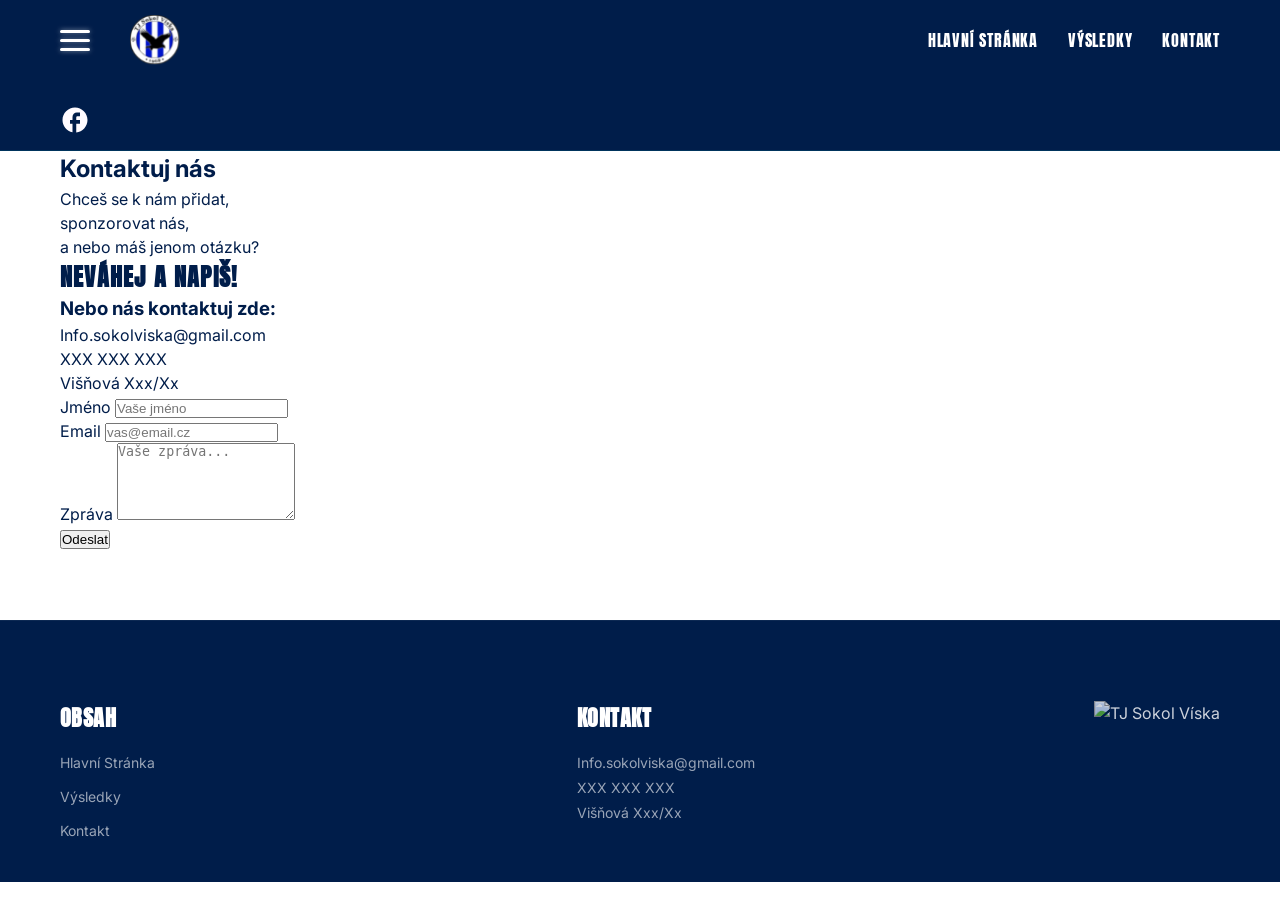
==== kontakt.html @ 54ac2959 "idk neco varim, gemini i dal par suggestions na design tak je zkousim" ====
<!DOCTYPE html>
<html lang="cs">

<head>
    <meta charset="UTF-8">
    <meta name="viewport" content="width=device-width, initial-scale=1.0">
    <title>TJ Sokol Víska | Kontakt</title>
    <link rel="icon" type="image/png" href="./images/favicon.png">
    <link rel="preconnect" href="https://fonts.googleapis.com">
    <link rel="preconnect" href="https://fonts.gstatic.com" crossorigin>
    <link href="https://fonts.googleapis.com/css2?family=Anton&family=Inter:wght@400;600&display=swap" rel="stylesheet">
    <link rel="stylesheet" href="./css/base.css">
    <link rel="stylesheet" href="./css/layout.css">
    <link rel="stylesheet" href="./css/components.css">
</head>

<body>

    <header class="hlavni-hlavicka">
        <div class="container header-grid-nav">
            <button class="menu-toggle" aria-label="Otevřít menu">
                <span class="menu-bar"></span>
                <span class="menu-bar"></span>
                <span class="menu-bar"></span>
            </button>
            <a href="index.html" class="logo-odkaz">
                <img src="./images/Logo.svg" alt="Logo TJ Sokol Víska" class="logo-foto">
            </a>
            <nav class="hlavni-navigace">
                <ul>
                    <li><a href="index.html">Hlavní Stránka</a></li>
                    <li><a href="vysledky.html">Výsledky</a></li>
                    <li><a href="kontakt.html">Kontakt</a></li>
                </ul>
            </nav>
            <div class="header-socialy">
                <a href="https://facebook.com" target="_blank" aria-label="Facebook">
                    <img src="./images/facebook-logo.svg" alt="Facebook" class="fb-foto">
                </a>
            </div>
        </div>
    </header>

    <main>
        <section class="kontakt-sekce">
            <div class="container kontakt-layout">

                <div class="kontakt-text-cast">
                    <h1 class="kontakt-nadpis">Kontaktuj nás</h1>
                    <p class="kontakt-popis">Chceš se k nám přidat,<br>sponzorovat nás,<br>a nebo máš jenom otázku?</p>
                    <h2 class="kontakt-vyzva">Neváhej a napiš!</h2>
                    <div class="kontakt-oddelovac"></div>
                    <h3 class="kontakt-nebo">Nebo nás kontaktuj zde:</h3>
                    <div class="kontakt-info">
                        <p>Info.sokolviska@gmail.com</p>
                        <p>XXX XXX XXX</p>
                        <p>Višňová Xxx/Xx</p>
                    </div>
                </div>

                <div class="kontakt-formular-cast">
                    <div class="formular-karta">
                        <div class="formular-pole">
                            <label for="jmeno">Jméno</label>
                            <input type="text" id="jmeno" name="jmeno" placeholder="Vaše jméno">
                        </div>
                        <div class="formular-pole">
                            <label for="email">Email</label>
                            <input type="email" id="email" name="email" placeholder="vas@email.cz">
                        </div>
                        <div class="formular-pole">
                            <label for="zprava">Zpráva</label>
                            <textarea id="zprava" name="zprava" rows="5" placeholder="Vaše zpráva..."></textarea>
                        </div>
                        <button type="button" class="formular-tlacitko">Odeslat</button>
                    </div>
                </div>

            </div>
        </section>
    </main>

    <footer class="hlavni-patka">
        <div class="patka-graphics">
            <img src="./images/branka.png" alt="" class="patka-branka">
            <img src="./images/hrac-oslava.png" alt="" class="patka-hrac">
        </div>
        <div class="container patka-grid">
            <div class="patka-sloupec">
                <h3>Obsah</h3>
                <ul class="patka-odkazy">
                    <li><a href="index.html">Hlavní Stránka</a></li>
                    <li><a href="vysledky.html">Výsledky</a></li>
                    <li><a href="kontakt.html">Kontakt</a></li>
                </ul>
            </div>
            <div class="patka-sloupec">
                <h3>Kontakt</h3>
                <p>Info.sokolviska@gmail.com</p>
                <p>XXX XXX XXX</p>
                <p>Višňová Xxx/Xx</p>
            </div>
            <div class="patka-logo-box">
                <img src="./images/logo-velke.png" alt="TJ Sokol Víska" class="patka-logo">
            </div>
        </div>
    </footer>

    <script src="./js/main.js"></script>
</body>

</html>
---- css/base.css ----
@layer reset, base, layout, components;

@layer reset {

    *,
    *::before,
    *::after {
        box-sizing: border-box;
        margin-top: 0;
        margin-bottom: 0;
        margin-left: 0;
        margin-right: 0;
        padding-top: 0;
        padding-bottom: 0;
        padding-left: 0;
        padding-right: 0;
    }

    html {
        scroll-behavior: smooth;
    }

    body {
        min-height: 100vh;
        line-height: 1.5;
    }

    img {
        display: block;
        max-width: 100%;
        height: auto;
    }

    a {
        text-decoration: none;
        color: inherit;
    }
}

@layer base {
    :root {
        --clr-navy: #001D4A;
        --clr-glass: #112F5A;
        --clr-cyan: #00FFFF;
        --clr-white: #FFFFFF;
        --clr-gray-bg: #F8F9FA;

        --font-heading: 'Anton', sans-serif;
        --font-body: 'Inter', sans-serif;
    }

    body {
        font-family: var(--font-body);
        font-size: 16px;
        color: var(--clr-navy);
        background-color: var(--clr-white);
    }

    h2 {
        font-family: var(--font-heading);
        text-transform: uppercase;
        letter-spacing: 0.05em;
    }
}
---- css/layout.css ----
@layer layout {
    .container {
        width: 100%;
        max-width: 1200px;
        margin-left: auto;
        margin-right: auto;
        padding-left: 20px;
        padding-right: 20px;
    }

    .hlavni-hlavicka {
        background-color: var(--clr-navy);
        padding-top: 15px;
        padding-bottom: 15px;
        border-bottom: 1px solid rgba(0, 255, 255, 0.1);
    }

    .header-grid-nav {
        display: flex;
        justify-content: space-between;
        align-items: center;
    }

    .logo-foto {
        height: 50px;
        width: auto;
    }

    .fb-foto {
        height: 30px;
        width: auto;
    }

    .hlavni-navigace {
        display: none;
    }

    .hero-grid {
        display: flex;
        flex-direction: column;
        gap: 30px;
        padding-top: 40px;
        padding-bottom: 40px;
    }

    .hero-obsah {
        display: flex;
        flex-direction: column;
        gap: 20px;
    }

    .hero-foto-box {
        display: flex;
        justify-content: center;
    }

    .hero-hrac-foto {
        max-width: 100%;
        height: auto;
    }

    .hudba-sekce,
    .hodnoty-sekce {
        padding-top: 60px;
        padding-bottom: 60px;
        background-color: var(--clr-white);
    }

    .hodnoty-list {
        display: flex;
        flex-direction: column;
        gap: 40px;
    }

    .hodnota-radek {
        display: flex;
        flex-direction: column;
        gap: 20px;
    }

    .stinovana-foto {
        width: 100%;
        border-radius: 16px;
        box-shadow: 0px 10px 20px rgba(0, 0, 0, 0.15);
    }

    .hlavni-patka {
        background-color: var(--clr-navy);
        color: var(--clr-white);
        padding-top: 60px;
        padding-bottom: 40px;
        position: relative;
        margin-top: 80px;
    }

    .patka-grafika {
        position: absolute;
        top: -45px;
        width: 100%;
        display: flex;
        justify-content: space-between;
        padding-left: 20px;
        padding-right: 20px;
    }

    .patka-branka {
        height: 45px;
    }

    .patka-hrac {
        height: 55px;
    }

    .patka-grid {
        display: flex;
        flex-direction: column;
        gap: 35px;
    }

    .patka-sloupec h3 {
        font-size: 24px;
        margin-bottom: 15px;
    }

    .patka-odkazy {
        list-style-type: none;
        display: flex;
        flex-direction: column;
        gap: 10px;
    }

    .patka-logo {
        max-width: 100px;
        display: block;
        margin-left: auto;
        margin-right: auto;
    }

    @media (min-width: 1024px) {
        .menu-toggle {
            display: none;
        }

        .header-grid-nav {
            display: grid;
            grid-template-columns: auto 1fr auto;
            align-items: center;
            gap: 40px;
        }

        .hlavni-navigace {
            display: block;
            justify-self: center;
        }

        .hlavni-navigace ul {
            list-style-type: none;
            display: flex;
            flex-direction: row;
            gap: 30px;
        }

        .hlavni-navigace a {
            color: var(--clr-white);
            text-transform: uppercase;
            font-family: var(--font-heading);
            font-size: 16px;
            letter-spacing: 0.05em;
            transition: color 0.2s;
        }

        .hlavni-navigace a:hover {
            color: var(--clr-cyan);
        }

        .hero-grid {
            display: grid;
            grid-template-columns: 1fr 1fr;
            align-items: center;
            padding-top: 60px;
            padding-bottom: 60px;
        }

        .hodnota-radek {
            display: grid;
            grid-template-columns: 1fr 1fr;
            align-items: center;
            gap: 50px;
        }

        .radek-otoceny .hodnota-text {
            grid-column: 2;
        }

        .radek-otoceny .hodnota-foto {
            grid-column: 1;
            grid-row: 1;
        }

        .patka-grid {
            display: grid;
            grid-template-columns: 1fr 1fr auto;
            align-items: start;
        }

        .patka-logo {
            margin-left: 0;
            margin-right: 0;
        }
    }
}
---- css/components.css ----
@layer components {

    *,
    *::before,
    *::after {
        box-sizing: border-box;
    }

    html {
        scroll-behavior: smooth;
    }

    main>section {
        margin-bottom: 4.375rem;
    }

    .menu-toggle {
        display: flex;
        flex-direction: column;
        gap: 0.375rem;
        cursor: pointer;
        background: none;
        border: none;
        transition: transform 0.2s ease;
    }

    .menu-bar {
        width: 1.875rem;
        height: 0.1875rem;
        background-color: var(--clr-white);
        border-radius: 0.1875rem;
        box-shadow: 0 0 0.3125rem rgba(255, 255, 255, 0.5);
    }

    .hero-sekce {
        position: relative;
        display: flex;
        flex-direction: column;
        margin-bottom: 3.75rem;
    }

    .hero-bila-cast {
        background-color: var(--clr-white);
        position: relative;
        padding-top: 1.25rem;
        display: flex;
        justify-content: flex-end;
        align-items: flex-end;
        padding-right: 0.9375rem;
    }

    .hero-bg-grafika {
        position: absolute;
        top: 0;
        left: 0;
        max-width: 20rem;
        height: 100%;
        max-height: 18.125rem;
        z-index: 1;
        opacity: 0.8;
        mix-blend-mode: multiply;
    }

    .bg-orel-foto {
        width: 100%;
        height: 100%;
        display: block;
        margin: 0;
        padding: 0;
        object-fit: contain;
        object-position: left center;
    }

    .hero-foto-container {
        position: relative;
        z-index: 2;
        display: flex;
        justify-content: flex-end;
        max-height: 16.875rem;
        filter: drop-shadow(-0.625rem 0.625rem 1.25rem rgba(0, 29, 74, 0.2));
    }

    .hero-hrac-foto {
        display: block;
        max-height: 16.875rem;
        margin-bottom: -2.1875rem;
        position: relative;
        z-index: 4;
    }

    .hero-spodek-navy {
        background: linear-gradient(135deg, var(--clr-navy) 0%, #051630 100%);
        color: var(--clr-white);
        position: relative;
        z-index: 3;
        padding-top: 3.75rem;
        padding-bottom: 3.125rem;
        border-top-left-radius: 50% 1.5625rem;
        border-top-right-radius: 50% 1.5625rem;
        box-shadow: 0 -0.625rem 1.875rem rgba(0, 0, 0, 0.15);
    }

    .hero-obsah-layout {
        display: flex;
        flex-direction: column;
        gap: 1.875rem;
    }

    .hero-sekce h1 {
        font-size: clamp(2rem, 10vw, 4rem);
        white-space: nowrap;
        text-transform: uppercase;
        text-align: center;
        line-height: 1;
        font-family: var(--font-heading);
        letter-spacing: 0.08em;
        text-shadow: 0 0.25rem 0.9375rem rgba(0, 0, 0, 0.3);
    }

    .hero-karty-box {
        display: flex;
        flex-direction: column;
        gap: 1.25rem;
    }

    .hero-karta {
        background: rgba(255, 255, 255, 0.03);
        backdrop-filter: blur(0.75rem);
        -webkit-backdrop-filter: blur(0.75rem);
        border-radius: 1.25rem;
        padding: 1.5rem;
        border: 0.0625rem solid rgba(0, 255, 255, 0.15);
        border-top: 0.0625rem solid rgba(255, 255, 255, 0.15);
        box-shadow: 0 0.9375rem 2.1875rem rgba(0, 0, 0, 0.2);
    }

    .karta-nadpis-box {
        display: flex;
        align-items: center;
        margin-bottom: 0.75rem;
    }

    .hero-karta h3 {
        position: relative;
        font-size: 1.375rem;
        color: var(--clr-cyan);
        font-family: var(--font-heading);
        text-shadow: 0 0 0.625rem rgba(0, 255, 255, 0.2);
    }

    .hero-karta h3::before {
        content: '';
        display: inline-block;
        width: 0.375rem;
        height: 1.5rem;
        background-color: var(--clr-cyan);
        border-radius: 0.25rem;
        box-shadow: 0 0 0.75rem var(--clr-cyan), 0 0 1.5rem rgba(0, 255, 255, 0.4);
        margin-right: 0.875rem;
        vertical-align: middle;
    }

    .hero-karta p {
        font-size: 0.9375rem;
        color: rgba(255, 255, 255, 0.85);
        line-height: 1.7;
    }

    .tlacitko-odkaz {
        display: inline-block;
        margin-top: 1rem;
        padding: 0.875rem 1.75rem;
        background: rgba(0, 255, 255, 0.05);
        border: 0.0625rem solid var(--clr-cyan);
        border-radius: 3.125rem;
        color: var(--clr-cyan);
        font-family: var(--font-heading);
        text-transform: uppercase;
        letter-spacing: 0.08em;
        font-size: 0.875rem;
        box-shadow: 0 0 0.9375rem rgba(0, 255, 255, 0.1);
        transition: all 0.3s ease;
    }

    .tlacitko-odkaz:hover {
        background-color: var(--clr-cyan);
        color: var(--clr-navy);
        box-shadow: 0 0 1.5625rem rgba(0, 255, 255, 0.4);
    }

    .tlacitko-dark {
        border-color: var(--clr-navy);
        color: var(--clr-navy);
        box-shadow: none;
        background: transparent;
    }

    .tlacitko-dark:hover {
        background-color: var(--clr-navy);
        color: var(--clr-white);
        box-shadow: 0 0.625rem 1.25rem rgba(0, 29, 74, 0.2);
    }

    .btn-center {
        display: block;
        margin-left: auto;
        margin-right: auto;
        width: fit-content;
        margin-top: 1.875rem;
    }

    .sekce-hlavicka {
        display: flex;
        align-items: center;
        margin-bottom: 2.8125rem;
    }

    .sekce-hlavicka h2 {
        font-size: 2.25rem;
        color: var(--clr-navy);
        font-family: var(--font-heading);
        text-transform: uppercase;
        letter-spacing: 0.02em;
    }

    .sekce-hlavicka h2::before {
        content: '';
        display: inline-block;
        width: 0.625rem;
        height: 3.375rem;
        background-color: var(--clr-cyan);
        border-radius: 0.3125rem;
        box-shadow: 0 0 0.9375rem var(--clr-cyan), 0 0 1.875rem rgba(0, 255, 255, 0.3);
        margin-right: 1rem;
        vertical-align: middle;
    }

    .sekce-hlavicka-bila h2 {
        color: var(--clr-white);
    }

    .hodnoty-sekce {
        padding-top: 2.5rem;
        padding-bottom: 2.5rem;
        background: linear-gradient(180deg, #ffffff 0%, #f4f7f9 100%);
        position: relative;
    }

    .hodnoty-list {
        display: flex;
        flex-direction: column;
        gap: 3.75rem;
        padding: 0 1rem;
    }

    .hodnota-item {
        display: flex;
        flex-direction: column;
        gap: 1rem;
    }

    .hodnota-foto-wrapper {
        position: relative;
    }

    .wrapper-left,
    .text-pad-left {
        padding-left: 1.25rem;
    }

    .wrapper-right,
    .text-pad-right {
        padding-right: 1.25rem;
    }

    .wrapper-left::before {
        content: '';
        position: absolute;
        top: 10%;
        left: -0.1875rem;
        height: 80%;
        width: 0.375rem;
        background-color: var(--clr-cyan);
        border-radius: 0.25rem;
        box-shadow: 0 0 0.9375rem var(--clr-cyan);
        z-index: 5;
    }

    .wrapper-right::before {
        content: '';
        position: absolute;
        top: 10%;
        right: -0.1875rem;
        height: 80%;
        width: 0.375rem;
        background-color: var(--clr-cyan);
        border-radius: 0.25rem;
        box-shadow: 0 0 0.9375rem var(--clr-cyan);
        z-index: 5;
    }

    .hodnota-foto-obal {
        position: relative;
        aspect-ratio: 16 / 9;
        border-radius: 1.25rem;
        overflow: hidden;
        box-shadow: 0 0.9375rem 2.1875rem rgba(0, 29, 74, 0.12);
        background-color: var(--clr-navy);
        transform: translateZ(0);
    }

    .hodnota-foto-obal::after {
        content: '';
        position: absolute;
        inset: 0;
        background: linear-gradient(to top, rgba(0, 29, 74, 0.3) 0%, transparent 40%);
        pointer-events: none;
    }

    .stinovana-foto {
        position: absolute;
        top: 0;
        left: 0;
        width: 100%;
        height: 100%;
        object-fit: cover;
        object-position: center top;
        display: block;
        margin: 0;
        padding: 0;
        transform: scale(1.18) translateY(-2%);
    }

    .hodnota-text-row {
        display: flex;
        flex-direction: row;
        justify-content: space-between;
        align-items: flex-start;
        gap: 0.9375rem;
        padding-top: 0.625rem;
    }

    .hodnota-text-row h3 {
        flex: 0 0 6.875rem;
        font-family: var(--font-heading);
        font-size: 1.125rem;
        color: var(--clr-navy);
        text-transform: uppercase;
        letter-spacing: 0.05em;
        line-height: 1.1;
    }

    .hodnota-text-row p {
        flex: 1;
        font-family: var(--font-body);
        font-size: 0.875rem;
        font-weight: 500;
        color: rgba(0, 29, 74, 0.75);
        line-height: 1.5;
    }

    .hodnoty-logo-box,
    .hodnoty-cta-box {
        display: flex;
        justify-content: center;
        padding-top: 1.25rem;
    }

    .patka-sekce-logo {
        opacity: 0.8;
    }

    .cta-karta {
        background: linear-gradient(135deg, var(--clr-navy) 0%, #061e42 100%);
        color: var(--clr-white);
        border-radius: 1.5rem;
        padding: 1.5rem;
        max-width: 20rem;
        display: flex;
        flex-direction: column;
        gap: 1.25rem;
        box-shadow: 0 1.25rem 2.5rem rgba(0, 29, 74, 0.25);
        border: 0.0625rem solid rgba(0, 255, 255, 0.1);
    }

    .cta-nadpis-box {
        display: flex;
        align-items: center;
        justify-content: flex-start;
    }

    .cta-titulky {
        display: flex;
        flex-direction: column;
        justify-content: center;
    }

    .cta-titulky h3 {
        position: relative;
        font-size: 1.125rem;
        font-family: var(--font-heading);
        text-transform: uppercase;
        line-height: 1.1;
    }

    .cta-titulky h3::before {
        content: '';
        display: inline-block;
        width: 0.375rem;
        height: 3.25rem;
        background-color: var(--clr-cyan);
        border-radius: 0.1875rem;
        box-shadow: 0 0 0.75rem var(--clr-cyan);
        margin-right: 1rem;
        vertical-align: middle;
    }

    .cta-titulky p {
        font-size: 0.75rem;
        color: var(--clr-cyan);
        text-transform: uppercase;
        font-weight: 700;
        line-height: 1.1;
        margin-top: 0.375rem;
        padding-left: 1.375rem;
    }

    .cta-button {
        display: block;
        text-align: center;
        background: rgba(0, 255, 255, 0.05);
        border: 0.0625rem solid var(--clr-cyan);
        border-radius: 3.125rem;
        padding: 0.75rem;
        color: var(--clr-cyan);
        font-family: var(--font-heading);
        text-transform: uppercase;
        letter-spacing: 0.08em;
        font-size: 0.9375rem;
        transition: all 0.3s ease;
        box-shadow: 0 0 0.9375rem rgba(0, 255, 255, 0.05);
    }

    .cta-button:hover {
        background-color: var(--clr-cyan);
        color: var(--clr-navy);
        box-shadow: 0 0 1.25rem rgba(0, 255, 255, 0.3);
    }

    .hrace-vedeni-sekce {
        background-color: var(--clr-gray-bg);
        padding-top: 5rem;
        padding-bottom: 5rem;
    }

    .hrace-vedeni-layout {
        display: flex;
        flex-direction: column;
        gap: 3.75rem;
    }

    .hrace-cast {
        display: flex;
        flex-direction: column;
    }

    .vedeni-karty {
        display: flex;
        flex-direction: column;
        gap: 1.25rem;
    }

    .vedeni-karta {
        background-color: var(--clr-white);
        border-radius: 1.25rem;
        padding: 1.25rem 1.5rem;
        display: grid;
        grid-template-columns: 1fr auto;
        gap: 1.25rem;
        box-shadow: 0 0.625rem 1.875rem rgba(0, 29, 74, 0.05);
    }

    .vedeni-karta h3 {
        font-family: var(--font-heading);
        font-size: 1.25rem;
        text-transform: uppercase;
        color: var(--clr-navy);
    }

    .vedeni-role {
        color: var(--clr-cyan);
        font-size: 0.75rem;
        font-weight: 700;
        text-transform: uppercase;
        display: block;
        margin-bottom: 0.75rem;
        letter-spacing: 0.05em;
    }

    .vedeni-info-blok {
        font-size: 0.8125rem;
        color: rgba(0, 29, 74, 0.7);
        line-height: 1.6;
        margin-bottom: 0.5rem;
    }

    .vedeni-info-blok strong {
        display: block;
    }

    .vedeni-info-blok span {
        display: block;
    }

    .vedeni-karta-foto {
        border-radius: 50%;
        overflow: hidden;
        align-self: center;
        box-shadow: 0 0.3125rem 0.9375rem rgba(0, 29, 74, 0.1);
    }

    .vedeni-karta-foto img {
        width: 100%;
        height: 100%;
        object-fit: cover;
        display: block;
        margin: 0;
        padding: 0;
    }

    .hrac-slider-wrapper {
        display: flex;
        align-items: center;
        gap: 1rem;
        justify-content: center;
        margin-top: 0.625rem;
    }

    .slider-btn {
        background-color: var(--clr-white);
        border: 0.0625rem solid rgba(0, 29, 74, 0.1);
        color: var(--clr-navy);
        width: 2.75rem;
        height: 2.75rem;
        border-radius: 50%;
        font-size: 1.5rem;
        cursor: pointer;
        display: flex;
        align-items: center;
        justify-content: center;
        box-shadow: 0 0.3125rem 0.9375rem rgba(0, 0, 0, 0.05);
        transition: all 0.2s ease;
    }

    .slider-btn:hover {
        background-color: var(--clr-navy);
        color: var(--clr-cyan);
        border-color: var(--clr-navy);
    }

    .hrac-karta-velka {
        transition: opacity 0.2s ease, transform 0.2s ease;
    }

    .hrac-karta-bg {
        background: linear-gradient(160deg, var(--clr-navy) 0%, #031024 100%);
        border-radius: 1.5rem;
        border: 0.0625rem solid rgba(0, 255, 255, 0.3);
        border-top: 0.0625rem solid rgba(255, 255, 255, 0.2);
        box-shadow: 0 1.25rem 2.5rem rgba(0, 29, 74, 0.4), inset 0 0 1.25rem rgba(0, 255, 255, 0.05);
        padding: 1.25rem;
        max-width: 15.625rem;
        position: relative;
        overflow: hidden;
        display: flex;
        flex-direction: column;
        align-items: center;
    }

    .fifa-top-meta {
        display: flex;
        width: 100%;
        justify-content: space-between;
        align-items: flex-start;
        position: relative;
        z-index: 3;
    }

    .fifa-stat-col {
        display: flex;
        flex-direction: column;
        align-items: center;
        line-height: 1;
    }

    .hrac-cislo {
        font-family: var(--font-heading);
        font-size: 3.25rem;
        color: var(--clr-white);
        line-height: 0.9;
        text-shadow: 0 0.25rem 0.9375rem rgba(0, 255, 255, 0.4);
    }

    .hrac-pozice {
        font-family: var(--font-heading);
        font-size: 0.9375rem;
        color: var(--clr-cyan);
        letter-spacing: 0.05em;
        margin-top: 0.25rem;
    }

    .hrac-karta-logo {
        opacity: 0.9;
    }

    .fifa-foto-box {
        height: 11.875rem;
        display: flex;
        justify-content: center;
        align-items: flex-end;
        position: relative;
        margin-top: -0.625rem;
        z-index: 2;
    }

    .fifa-foto-box::after {
        content: '';
        position: absolute;
        bottom: 0;
        width: 90%;
        height: 0.0625rem;
        background: linear-gradient(90deg, transparent, rgba(0, 255, 255, 0.5), transparent);
    }

    .hrac-karta-foto {
        object-fit: contain;
        display: block;
        margin: 0;
        padding: 0;
        filter: drop-shadow(0 0.625rem 0.9375rem rgba(0, 0, 0, 0.4));
    }

    .hrac-karta-jmeno {
        font-family: var(--font-heading);
        font-size: 1.5rem;
        color: var(--clr-white);
        text-transform: uppercase;
        text-align: center;
        padding-top: 0.9375rem;
        letter-spacing: 0.03em;
    }

    .hrac-karta-info {
        display: flex;
        gap: 0.625rem;
        font-size: 0.75rem;
        font-weight: 700;
        color: var(--clr-cyan);
        padding: 0.375rem 0 0 0;
        justify-content: center;
        letter-spacing: 0.08em;
    }

    .info-divider {
        opacity: 0.3;
        color: var(--clr-white);
    }

    .zapasy-sekce {
        background-color: var(--clr-navy);
        background-image: radial-gradient(circle at top right, rgba(0, 255, 255, 0.05) 0%, transparent 50%);
        padding-top: 5rem;
        padding-bottom: 5rem;
        color: var(--clr-white);
    }

    .zapasy-scroll {
        display: flex;
        gap: 1.25rem;
        overflow-x: auto;
        padding: 0.625rem 0.625rem 1.875rem 0.625rem;
        scroll-snap-type: x mandatory;
        -webkit-overflow-scrolling: touch;
    }

    .zapasy-scroll::-webkit-scrollbar {
        height: 0.375rem;
    }

    .zapasy-scroll::-webkit-scrollbar-track {
        background: rgba(255, 255, 255, 0.05);
        border-radius: 0.1875rem;
    }

    .zapasy-scroll::-webkit-scrollbar-thumb {
        background: var(--clr-cyan);
        border-radius: 0.1875rem;
    }

    .zapas-karta {
        background: linear-gradient(145deg, rgba(255, 255, 255, 0.06) 0%, rgba(255, 255, 255, 0.01) 100%);
        backdrop-filter: blur(0.625rem);
        border-radius: 1.25rem;
        padding: 1.75rem;
        min-width: 18.75rem;
        max-width: 20rem;
        flex-shrink: 0;
        scroll-snap-align: start;
        border: 0.0625rem solid rgba(0, 255, 255, 0.1);
        border-top: 0.0625rem solid rgba(255, 255, 255, 0.15);
        box-shadow: 0 0.9375rem 2.1875rem rgba(0, 0, 0, 0.3);
        display: grid;
        grid-template-columns: 5.3125rem 1fr;
        gap: 1.5rem;
        align-items: center;
    }

    .zapas-datum-box {
        display: flex;
        flex-direction: column;
        align-items: center;
        justify-content: center;
        border-right: 0.0625rem solid rgba(255, 255, 255, 0.1);
        padding-right: 1.25rem;
        text-align: center;
    }

    .zapas-den {
        font-size: 0.8125rem;
        color: rgba(255, 255, 255, 0.5);
        text-transform: uppercase;
        font-weight: 700;
        letter-spacing: 0.05em;
    }

    .zapas-d {
        font-family: var(--font-heading);
        font-size: 2rem;
        color: var(--clr-white);
        line-height: 1.1;
        margin: 0.25rem 0;
        text-shadow: 0 0.125rem 0.625rem rgba(0, 0, 0, 0.5);
    }

    .zapas-cas {
        font-size: 0.8125rem;
        color: var(--clr-cyan);
        font-weight: 700;
        background-color: rgba(0, 255, 255, 0.1);
        padding: 0.25rem 0.625rem;
        border-radius: 0.375rem;
    }

    .zapas-tymy-box {
        display: flex;
        flex-direction: column;
        gap: 0.75rem;
    }

    .zapas-tym-radek {
        display: flex;
        align-items: center;
    }

    .tym-nazev {
        position: relative;
        font-size: 1rem;
        font-weight: 600;
        color: var(--clr-white);
        letter-spacing: 0.02em;
        white-space: nowrap;
        overflow: hidden;
        text-overflow: ellipsis;
    }

    .tym-nazev::before {
        content: '';
        display: inline-block;
        width: 0.25rem;
        height: 1rem;
        background-color: var(--clr-cyan);
        border-radius: 0.125rem;
        box-shadow: 0 0 0.625rem var(--clr-cyan);
        margin-right: 0.625rem;
        vertical-align: middle;
    }

    .zapas-vs-badge {
        font-family: var(--font-heading);
        font-size: 0.75rem;
        color: var(--clr-cyan);
        letter-spacing: 0.1em;
        padding-left: 0.875rem;
        position: relative;
    }

    .zapas-vs-badge::before {
        content: '';
        position: absolute;
        left: 0;
        top: 50%;
        width: 0.5rem;
        height: 0.0625rem;
        background-color: var(--clr-cyan);
        opacity: 0.5;
    }

    .vysledky-odkaz-box {
        display: flex;
        flex-direction: column;
        align-items: center;
        text-align: center;
        gap: 1rem;
        margin-top: 3.125rem;
    }

    .vysledky-odkaz-text h3 {
        font-family: var(--font-heading);
        font-size: 1.75rem;
        color: var(--clr-white);
        text-transform: uppercase;
        letter-spacing: 0.02em;
    }

    .vysledky-odkaz-text p {
        font-size: 0.9375rem;
        color: rgba(255, 255, 255, 0.6);
        margin-top: 0.25rem;
    }

    .hlavni-patka {
        background-color: var(--clr-navy);
        color: var(--clr-white);
        padding-top: 5rem;
        padding-bottom: 2.5rem;
        position: relative;
        margin-top: 3.75rem;
        border-top: 0.0625rem solid rgba(255, 255, 255, 0.05);
    }

    .patka-graphics {
        position: absolute;
        top: -3.75rem;
        left: 0;
        right: 0;
        display: flex;
        justify-content: space-between;
        padding-left: 1.25rem;
        padding-right: 1.25rem;
        pointer-events: none;
    }

    .patka-branka {
        filter: drop-shadow(0 0.625rem 0.9375rem rgba(0, 0, 0, 0.2));
        display: block;
        margin: 0;
        padding: 0;
    }

    .patka-hrac {
        filter: drop-shadow(0 0.625rem 0.9375rem rgba(0, 0, 0, 0.2));
        display: block;
        margin: 0;
        padding: 0;
    }

    .patka-grid {
        display: flex;
        flex-direction: column;
        gap: 2.5rem;
    }

    .patka-sloupec h3 {
        font-family: var(--font-heading);
        font-size: 1.375rem;
        text-transform: uppercase;
        margin-bottom: 1rem;
        color: var(--clr-white);
        letter-spacing: 0.02em;
    }

    .patka-sloupec p {
        font-size: 0.875rem;
        color: rgba(255, 255, 255, 0.6);
        line-height: 1.8;
    }

    .patka-odkazy {
        display: flex;
        flex-direction: column;
        gap: 0.625rem;
    }

    .patka-odkazy a {
        display: inline-block;
        font-size: 0.875rem;
        color: rgba(255, 255, 255, 0.6);
        transition: color 0.2s;
    }

    .patka-odkazy a:hover {
        color: var(--clr-cyan);
    }

    .patka-logo {
        display: block;
        margin-left: auto;
        margin-right: auto;
        opacity: 0.8;
        transition: opacity 0.3s ease;
    }

    .patka-logo:hover {
        opacity: 1;
    }

    @media (min-width: 1024px) {
        .hero-sekce {
            flex-direction: row;
            background-color: var(--clr-navy);
            padding-top: 2.5rem;
            padding-bottom: 2.5rem;
        }

        .hero-bila-cast {
            background: none;
            flex: 1;
            order: 2;
            padding: 0;
        }

        .hero-bg-grafika {
            left: 50%;
            max-width: 43.75rem;
            max-height: none;
            height: auto;
        }

        .hero-foto-container {
            max-height: none;
            align-items: flex-end;
        }

        .hero-hrac-foto {
            max-height: none;
            max-width: 85%;
            margin-bottom: -2.5rem;
            margin-left: auto;
            margin-right: 0;
        }

        .hero-spodek-navy {
            order: 1;
            flex: 1;
            background: none;
            padding-top: 0;
            padding-bottom: 0;
            border-radius: 0;
            box-shadow: none;
        }

        .hero-obsah-layout {
            align-items: flex-start;
        }

        .hero-sekce h1 {
            font-size: 6rem;
            text-align: left;
        }

        .hero-karty-box {
            flex-direction: row;
        }

        .hero-karta {
            flex: 1;
        }

        .hrace-vedeni-layout {
            display: grid;
            grid-template-columns: 1fr 1fr;
            align-items: start;
            gap: 3.75rem;
        }

        .vedeni-karty {
            display: grid;
            grid-template-columns: 1fr 1fr;
            gap: 1.25rem;
        }

        .zapasy-sekce .container {
            display: grid;
            grid-template-columns: 1fr auto;
            gap: 3.125rem;
            align-items: start;
        }

        .zapasy-scroll {
            grid-column: 1 / -1;
            display: grid;
            grid-template-columns: repeat(3, 1fr);
            gap: 1.875rem;
            overflow-x: visible;
        }

        .zapas-karta {
            max-width: none;
        }

        .vysledky-odkaz-box {
            grid-column: 1;
            flex-direction: row;
            align-items: center;
            justify-content: space-between;
            margin-top: 0;
        }

        .hodnoty-list {
            display: grid;
            grid-template-columns: 1fr 1.25rem 1fr;
            align-items: center;
            row-gap: 3.75rem;
        }

        .hodnoty-list::before {
            content: '';
            grid-column: 2;
            grid-row: 1 / span 3;
            width: 0.375rem;
            height: 100%;
            background-color: var(--clr-cyan);
            border-radius: 0.1875rem;
            box-shadow: 0 0 1.25rem var(--clr-cyan);
            justify-self: center;
        }

        .hodnota-item:nth-child(1) {
            grid-column: 3;
            grid-row: 1;
        }

        .hodnota-item:nth-child(2) {
            grid-column: 1;
            grid-row: 1;
        }

        .hodnota-item:nth-child(3) {
            grid-column: 1;
            grid-row: 2;
        }

        .hodnota-item:nth-child(4) {
            grid-column: 3;
            grid-row: 2;
        }

        .hodnoty-logo-box {
            grid-column: 1;
            grid-row: 3;
            justify-content: flex-start;
            margin-top: 0;
        }

        .hodnoty-cta-box {
            grid-column: 3;
            grid-row: 3;
            justify-content: flex-end;
            margin-top: 0;
        }

        .hodnota-text-row h3 {
            font-size: 1.25rem;
            flex: 0 0 8.75rem;
        }

        .hodnota-text-row p {
            font-size: 0.9375rem;
        }

        .patka-grid {
            display: grid;
            grid-template-columns: 1fr 1fr auto;
            align-items: start;
            gap: 3.75rem;
        }

        .patka-logo {
            margin-left: 0;
            margin-right: 0;
            max-width: 8.75rem;
        }
    }
}
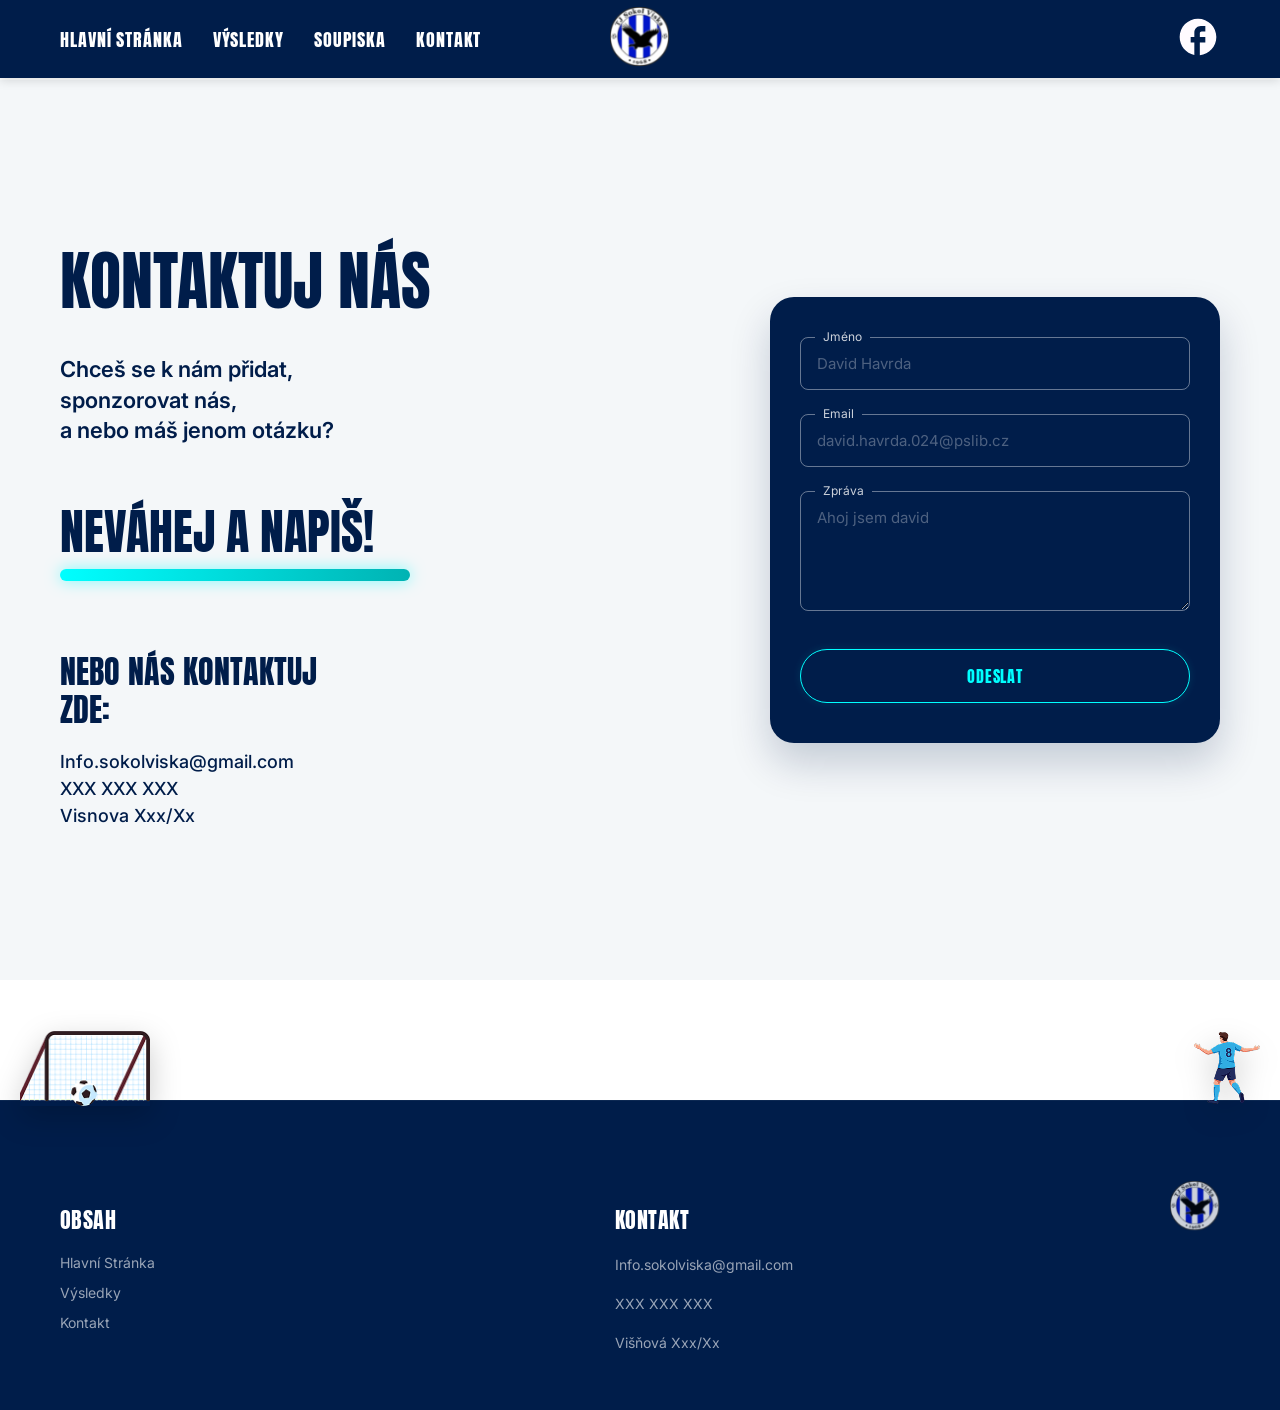
==== commit 6d4eddd6: "Uhh lowk jsem to zapomnel napushovat pardon omlouvam se" ====
--- a/kontakt.html
+++ b/kontakt.html
@@ -8,7 +8,8 @@
     <link rel="icon" type="image/png" href="./images/favicon.png">
     <link rel="preconnect" href="https://fonts.googleapis.com">
     <link rel="preconnect" href="https://fonts.gstatic.com" crossorigin>
-    <link href="https://fonts.googleapis.com/css2?family=Anton&family=Inter:wght@400;600&display=swap" rel="stylesheet">
+    <link href="https://fonts.googleapis.com/css2?family=Anton&family=Inter:wght@400;500;600;700&display=swap"
+        rel="stylesheet">
     <link rel="stylesheet" href="./css/base.css">
     <link rel="stylesheet" href="./css/layout.css">
     <link rel="stylesheet" href="./css/components.css">
@@ -23,14 +24,15 @@
                 <span class="menu-bar"></span>
                 <span class="menu-bar"></span>
             </button>
-            <a href="index.html" class="logo-odkaz">
+            <a href="#" class="logo-odkaz">
                 <img src="./images/Logo.svg" alt="Logo TJ Sokol Víska" class="logo-foto">
             </a>
             <nav class="hlavni-navigace">
                 <ul>
-                    <li><a href="index.html">Hlavní Stránka</a></li>
-                    <li><a href="vysledky.html">Výsledky</a></li>
-                    <li><a href="kontakt.html">Kontakt</a></li>
+                    <li><a href="index.html">HLAVNÍ STRÁNKA</a></li>
+                    <li><a href="vysledky.html">VÝSLEDKY</a></li>
+                    <li><a href="soupiska.html">SOUPISKA</a></li>
+                    <li><a href="kontakt.html">KONTAKT</a></li>
                 </ul>
             </nav>
             <div class="header-socialy">
@@ -44,46 +46,51 @@
     <main>
         <section class="kontakt-sekce">
             <div class="container kontakt-layout">
+                <div class="kontakt-obsah">
+                    <h1 class="kontakt-nadpis">Kontaktuj nás</h1>
+                    <p class="kontakt-perex">Chceš se k nám přidat,<br>sponzorovat nás,<br>a nebo máš jenom otázku?</p>
+                    <h2 class="kontakt-vyzva">Neváhej a napiš!</h2>
+                    <div class="kontakt-cara"></div>
 
-                <div class="kontakt-text-cast">
-                    <h1 class="kontakt-nadpis">Kontaktuj nás</h1>
-                    <p class="kontakt-popis">Chceš se k nám přidat,<br>sponzorovat nás,<br>a nebo máš jenom otázku?</p>
-                    <h2 class="kontakt-vyzva">Neváhej a napiš!</h2>
-                    <div class="kontakt-oddelovac"></div>
-                    <h3 class="kontakt-nebo">Nebo nás kontaktuj zde:</h3>
-                    <div class="kontakt-info">
-                        <p>Info.sokolviska@gmail.com</p>
-                        <p>XXX XXX XXX</p>
-                        <p>Višňová Xxx/Xx</p>
+                    <div class="kontakt-alt desktop-only">
+                        <h3>Nebo nás kontaktuj<br>zde:</h3>
+                        <p>Info.sokolviska@gmail.com<br>XXX XXX XXX<br>Visnova Xxx/Xx</p>
                     </div>
                 </div>
 
-                <div class="kontakt-formular-cast">
-                    <div class="formular-karta">
-                        <div class="formular-pole">
-                            <label for="jmeno">Jméno</label>
-                            <input type="text" id="jmeno" name="jmeno" placeholder="Vaše jméno">
+                <div class="kontakt-form-obal">
+                    <form class="kontakt-form" action="#" method="POST">
+                        <div class="form-group">
+                            <label class="form-label" for="jmeno">Jméno</label>
+                            <input type="text" id="jmeno" class="form-control" placeholder="David Havrda" required>
                         </div>
-                        <div class="formular-pole">
-                            <label for="email">Email</label>
-                            <input type="email" id="email" name="email" placeholder="vas@email.cz">
+                        <div class="form-group">
+                            <label class="form-label" for="email">Email</label>
+                            <input type="email" id="email" class="form-control" placeholder="david.havrda.024@pslib.cz"
+                                required>
                         </div>
-                        <div class="formular-pole">
-                            <label for="zprava">Zpráva</label>
-                            <textarea id="zprava" name="zprava" rows="5" placeholder="Vaše zpráva..."></textarea>
+                        <div class="form-group">
+                            <label class="form-label" for="zprava">Zpráva</label>
+                            <textarea id="zprava" class="form-control form-textarea" placeholder="Ahoj jsem david"
+                                required></textarea>
                         </div>
-                        <button type="button" class="formular-tlacitko">Odeslat</button>
-                    </div>
+                        <button type="button" class="form-submit">Odeslat</button>
+                    </form>
                 </div>
 
+                <div class="kontakt-alt mobil-only">
+                    <h3>Nebo nás kontaktuj<br>zde:</h3>
+                    <p>Info.sokolviska@gmail.com<br>XXX XXX XXX<br>Visnova Xxx/Xx</p>
+                </div>
             </div>
         </section>
     </main>
 
     <footer class="hlavni-patka">
         <div class="patka-graphics">
-            <img src="./images/branka.png" alt="" class="patka-branka">
-            <img src="./images/hrac-oslava.png" alt="" class="patka-hrac">
+            <img src="./images/football-goal-icon-playground-vector-48852294 (1) 1.png" alt="" class="patka-branka">
+            <img src="./images/male-soccer-player-celebrating-in-blue-jersey-and-shorts-illustration-from-behind-showing-number-eight-on-back-vector 1.png"
+                alt="" class="patka-hrac">
         </div>
         <div class="container patka-grid">
             <div class="patka-sloupec">
@@ -101,7 +108,7 @@
                 <p>Višňová Xxx/Xx</p>
             </div>
             <div class="patka-logo-box">
-                <img src="./images/logo-velke.png" alt="TJ Sokol Víska" class="patka-logo">
+                <img src="./images/Logo.svg" alt="TJ Sokol Víska" class="patka-logo">
             </div>
         </div>
     </footer>
--- a/css/base.css
+++ b/css/base.css
@@ -1,64 +1,35 @@
-@layer reset, base, layout, components;
-
-@layer reset {
-
-    *,
-    *::before,
-    *::after {
-        box-sizing: border-box;
-        margin-top: 0;
-        margin-bottom: 0;
-        margin-left: 0;
-        margin-right: 0;
-        padding-top: 0;
-        padding-bottom: 0;
-        padding-left: 0;
-        padding-right: 0;
-    }
-
-    html {
-        scroll-behavior: smooth;
-    }
-
-    body {
-        min-height: 100vh;
-        line-height: 1.5;
-    }
-
-    img {
-        display: block;
-        max-width: 100%;
-        height: auto;
-    }
-
-    a {
-        text-decoration: none;
-        color: inherit;
-    }
+:root {
+    --clr-navy: #001D4A;
+    --clr-cyan: #00FFFF;
+    --clr-white: #FFFFFF;
+    --clr-gray-bg: #F4F7F9;
+    --font-heading: 'Anton', sans-serif;
+    --font-body: 'Inter', sans-serif;
 }
 
-@layer base {
-    :root {
-        --clr-navy: #001D4A;
-        --clr-glass: #112F5A;
-        --clr-cyan: #00FFFF;
-        --clr-white: #FFFFFF;
-        --clr-gray-bg: #F8F9FA;
+body {
+    font-family: var(--font-body);
+    font-size: 16px;
+    background-color: var(--clr-white);
+    color: var(--clr-navy);
+    overflow-x: hidden;
+    margin: 0;
+}
 
-        --font-heading: 'Anton', sans-serif;
-        --font-body: 'Inter', sans-serif;
-    }
+h1,
+h2,
+h3 {
+    font-family: var(--font-heading);
+    text-transform: uppercase;
+    font-weight: 400;
+}
 
-    body {
-        font-family: var(--font-body);
-        font-size: 16px;
-        color: var(--clr-navy);
-        background-color: var(--clr-white);
-    }
+a {
+    text-decoration: none;
+    transition: all 0.3s ease;
+}
 
-    h2 {
-        font-family: var(--font-heading);
-        text-transform: uppercase;
-        letter-spacing: 0.05em;
-    }
+img {
+    max-width: 100%;
+    height: auto;
 }
--- a/css/layout.css
+++ b/css/layout.css
@@ -1,211 +1,78 @@
-@layer layout {
-    .container {
-        width: 100%;
-        max-width: 1200px;
-        margin-left: auto;
-        margin-right: auto;
-        padding-left: 20px;
-        padding-right: 20px;
-    }
+.container {
+    width: 100%;
+    max-width: 1200px;
+    margin-left: auto;
+    margin-right: auto;
+    padding-left: 20px;
+    padding-right: 20px;
+}
 
-    .hlavni-hlavicka {
-        background-color: var(--clr-navy);
-        padding-top: 15px;
-        padding-bottom: 15px;
-        border-bottom: 1px solid rgba(0, 255, 255, 0.1);
+.hlavni-hlavicka {
+    background-color: var(--clr-navy);
+    color: var(--clr-white);
+    padding-top: 15px;
+    padding-bottom: 15px;
+    position: relative;
+    z-index: 100;
+}
+
+.header-grid-nav {
+    display: flex;
+    justify-content: space-between;
+    align-items: center;
+}
+
+.logo-odkaz {
+    display: block;
+}
+
+.logo-foto {
+    height: 60px;
+    width: auto;
+}
+
+.hlavni-navigace {
+    display: none;
+}
+
+@media (min-width: 1024px) {
+    .menu-toggle {
+        display: none;
     }
 
     .header-grid-nav {
-        display: flex;
-        justify-content: space-between;
-        align-items: center;
-    }
-
-    .logo-foto {
-        height: 50px;
-        width: auto;
-    }
-
-    .fb-foto {
-        height: 30px;
-        width: auto;
+        position: relative;
     }
 
     .hlavni-navigace {
-        display: none;
+        display: block;
+        order: -1;
     }
 
-    .hero-grid {
-        display: flex;
-        flex-direction: column;
-        gap: 30px;
-        padding-top: 40px;
-        padding-bottom: 40px;
+    .logo-odkaz {
+        position: absolute;
+        left: 50%;
+        transform: translateX(-50%);
     }
 
-    .hero-obsah {
+    .hlavni-navigace ul,
+    .hlavni-navigace menu {
         display: flex;
-        flex-direction: column;
-        gap: 20px;
+        gap: 30px;
+        list-style: none;
+        margin: 0;
+        padding: 0;
     }
 
-    .hero-foto-box {
-        display: flex;
-        justify-content: center;
+    .hlavni-navigace a {
+        color: var(--clr-white);
+        font-family: var(--font-heading);
+        font-size: 18px;
+        text-transform: uppercase;
+        letter-spacing: 0.05em;
     }
 
-    .hero-hrac-foto {
-        max-width: 100%;
-        height: auto;
-    }
-
-    .hudba-sekce,
-    .hodnoty-sekce {
-        padding-top: 60px;
-        padding-bottom: 60px;
-        background-color: var(--clr-white);
-    }
-
-    .hodnoty-list {
-        display: flex;
-        flex-direction: column;
-        gap: 40px;
-    }
-
-    .hodnota-radek {
-        display: flex;
-        flex-direction: column;
-        gap: 20px;
-    }
-
-    .stinovana-foto {
-        width: 100%;
-        border-radius: 16px;
-        box-shadow: 0px 10px 20px rgba(0, 0, 0, 0.15);
-    }
-
-    .hlavni-patka {
-        background-color: var(--clr-navy);
-        color: var(--clr-white);
-        padding-top: 60px;
-        padding-bottom: 40px;
-        position: relative;
-        margin-top: 80px;
-    }
-
-    .patka-grafika {
-        position: absolute;
-        top: -45px;
-        width: 100%;
-        display: flex;
-        justify-content: space-between;
-        padding-left: 20px;
-        padding-right: 20px;
-    }
-
-    .patka-branka {
-        height: 45px;
-    }
-
-    .patka-hrac {
-        height: 55px;
-    }
-
-    .patka-grid {
-        display: flex;
-        flex-direction: column;
-        gap: 35px;
-    }
-
-    .patka-sloupec h3 {
-        font-size: 24px;
-        margin-bottom: 15px;
-    }
-
-    .patka-odkazy {
-        list-style-type: none;
-        display: flex;
-        flex-direction: column;
-        gap: 10px;
-    }
-
-    .patka-logo {
-        max-width: 100px;
-        display: block;
-        margin-left: auto;
-        margin-right: auto;
-    }
-
-    @media (min-width: 1024px) {
-        .menu-toggle {
-            display: none;
-        }
-
-        .header-grid-nav {
-            display: grid;
-            grid-template-columns: auto 1fr auto;
-            align-items: center;
-            gap: 40px;
-        }
-
-        .hlavni-navigace {
-            display: block;
-            justify-self: center;
-        }
-
-        .hlavni-navigace ul {
-            list-style-type: none;
-            display: flex;
-            flex-direction: row;
-            gap: 30px;
-        }
-
-        .hlavni-navigace a {
-            color: var(--clr-white);
-            text-transform: uppercase;
-            font-family: var(--font-heading);
-            font-size: 16px;
-            letter-spacing: 0.05em;
-            transition: color 0.2s;
-        }
-
-        .hlavni-navigace a:hover {
-            color: var(--clr-cyan);
-        }
-
-        .hero-grid {
-            display: grid;
-            grid-template-columns: 1fr 1fr;
-            align-items: center;
-            padding-top: 60px;
-            padding-bottom: 60px;
-        }
-
-        .hodnota-radek {
-            display: grid;
-            grid-template-columns: 1fr 1fr;
-            align-items: center;
-            gap: 50px;
-        }
-
-        .radek-otoceny .hodnota-text {
-            grid-column: 2;
-        }
-
-        .radek-otoceny .hodnota-foto {
-            grid-column: 1;
-            grid-row: 1;
-        }
-
-        .patka-grid {
-            display: grid;
-            grid-template-columns: 1fr 1fr auto;
-            align-items: start;
-        }
-
-        .patka-logo {
-            margin-left: 0;
-            margin-right: 0;
-        }
+    .hlavni-navigace a:hover {
+        color: var(--clr-cyan);
     }
 }
--- a/css/components.css
+++ b/css/components.css
@@ -6,18 +6,23 @@
         box-sizing: border-box;
     }
 
-    html {
+    html,
+    body {
+        overflow: visible !important;
+        overflow-x: clip !important;
         scroll-behavior: smooth;
+        width: 100%;
+        margin: 0;
     }
 
     main>section {
-        margin-bottom: 4.375rem;
+        margin-bottom: 70px;
     }
 
     .menu-toggle {
         display: flex;
         flex-direction: column;
-        gap: 0.375rem;
+        gap: 6px;
         cursor: pointer;
         background: none;
         border: none;
@@ -25,37 +30,52 @@
     }
 
     .menu-bar {
-        width: 1.875rem;
-        height: 0.1875rem;
+        width: 30px;
+        height: 3px;
         background-color: var(--clr-white);
-        border-radius: 0.1875rem;
-        box-shadow: 0 0 0.3125rem rgba(255, 255, 255, 0.5);
+        border-radius: 3px;
+        box-shadow: 0 0 5px rgba(255, 255, 255, 0.5);
+    }
+
+    .hlavni-hlavicka {
+        position: fixed !important;
+        top: 0;
+        left: 0;
+        width: 100% !important;
+        z-index: 9999 !important;
+        background-color: var(--clr-navy, #001d4a) !important;
+        box-shadow: 0 2px 10px rgba(0, 0, 0, 0.15);
+    }
+
+    main {
+        margin-top: 80px !important;
     }
 
     .hero-sekce {
         position: relative;
         display: flex;
         flex-direction: column;
-        margin-bottom: 3.75rem;
+        margin-bottom: 60px;
+        width: 100%;
     }
 
     .hero-bila-cast {
         background-color: var(--clr-white);
         position: relative;
-        padding-top: 1.25rem;
+        padding-top: 20px;
         display: flex;
         justify-content: flex-end;
         align-items: flex-end;
-        padding-right: 0.9375rem;
+        padding-right: 15px;
     }
 
     .hero-bg-grafika {
         position: absolute;
         top: 0;
         left: 0;
-        max-width: 20rem;
+        max-width: 320px;
         height: 100%;
-        max-height: 18.125rem;
+        max-height: 290px;
         z-index: 1;
         opacity: 0.8;
         mix-blend-mode: multiply;
@@ -76,14 +96,14 @@
         z-index: 2;
         display: flex;
         justify-content: flex-end;
-        max-height: 16.875rem;
-        filter: drop-shadow(-0.625rem 0.625rem 1.25rem rgba(0, 29, 74, 0.2));
+        max-height: 270px;
+        filter: drop-shadow(-10px 10px 20px rgba(0, 29, 74, 0.2));
     }
 
     .hero-hrac-foto {
         display: block;
-        max-height: 16.875rem;
-        margin-bottom: -2.1875rem;
+        max-height: 270px;
+        margin-bottom: -35px;
         position: relative;
         z-index: 4;
     }
@@ -93,99 +113,100 @@
         color: var(--clr-white);
         position: relative;
         z-index: 3;
-        padding-top: 3.75rem;
-        padding-bottom: 3.125rem;
-        border-top-left-radius: 50% 1.5625rem;
-        border-top-right-radius: 50% 1.5625rem;
-        box-shadow: 0 -0.625rem 1.875rem rgba(0, 0, 0, 0.15);
+        padding-top: 60px;
+        padding-bottom: 50px;
+        border-top-left-radius: 25px;
+        border-top-right-radius: 25px;
+        box-shadow: 0 -10px 30px rgba(0, 0, 0, 0.15);
+        width: 100%;
     }
 
     .hero-obsah-layout {
         display: flex;
         flex-direction: column;
-        gap: 1.875rem;
+        gap: 30px;
     }
 
     .hero-sekce h1 {
-        font-size: clamp(2rem, 10vw, 4rem);
+        font-size: clamp(32px, 10vw, 64px);
         white-space: nowrap;
         text-transform: uppercase;
         text-align: center;
         line-height: 1;
         font-family: var(--font-heading);
         letter-spacing: 0.08em;
-        text-shadow: 0 0.25rem 0.9375rem rgba(0, 0, 0, 0.3);
+        text-shadow: 0 4px 15px rgba(0, 0, 0, 0.3);
     }
 
     .hero-karty-box {
         display: flex;
         flex-direction: column;
-        gap: 1.25rem;
+        gap: 20px;
     }
 
     .hero-karta {
         background: rgba(255, 255, 255, 0.03);
-        backdrop-filter: blur(0.75rem);
-        -webkit-backdrop-filter: blur(0.75rem);
-        border-radius: 1.25rem;
-        padding: 1.5rem;
-        border: 0.0625rem solid rgba(0, 255, 255, 0.15);
-        border-top: 0.0625rem solid rgba(255, 255, 255, 0.15);
-        box-shadow: 0 0.9375rem 2.1875rem rgba(0, 0, 0, 0.2);
+        backdrop-filter: blur(12px);
+        -webkit-backdrop-filter: blur(12px);
+        border-radius: 20px;
+        padding: 24px;
+        border: 1px solid rgba(0, 255, 255, 0.15);
+        border-top: 1px solid rgba(255, 255, 255, 0.15);
+        box-shadow: 0 15px 35px rgba(0, 0, 0, 0.2);
     }
 
     .karta-nadpis-box {
         display: flex;
         align-items: center;
-        margin-bottom: 0.75rem;
+        margin-bottom: 12px;
     }
 
     .hero-karta h3 {
         position: relative;
-        font-size: 1.375rem;
+        font-size: 22px;
         color: var(--clr-cyan);
         font-family: var(--font-heading);
-        text-shadow: 0 0 0.625rem rgba(0, 255, 255, 0.2);
+        text-shadow: 0 0 10px rgba(0, 255, 255, 0.2);
     }
 
     .hero-karta h3::before {
         content: '';
         display: inline-block;
-        width: 0.375rem;
-        height: 1.5rem;
+        width: 6px;
+        height: 24px;
         background-color: var(--clr-cyan);
-        border-radius: 0.25rem;
-        box-shadow: 0 0 0.75rem var(--clr-cyan), 0 0 1.5rem rgba(0, 255, 255, 0.4);
-        margin-right: 0.875rem;
+        border-radius: 4px;
+        box-shadow: 0 0 12px var(--clr-cyan), 0 0 24px rgba(0, 255, 255, 0.4);
+        margin-right: 14px;
         vertical-align: middle;
     }
 
     .hero-karta p {
-        font-size: 0.9375rem;
+        font-size: 15px;
         color: rgba(255, 255, 255, 0.85);
         line-height: 1.7;
     }
 
     .tlacitko-odkaz {
         display: inline-block;
-        margin-top: 1rem;
-        padding: 0.875rem 1.75rem;
+        margin-top: 16px;
+        padding: 14px 28px;
         background: rgba(0, 255, 255, 0.05);
-        border: 0.0625rem solid var(--clr-cyan);
-        border-radius: 3.125rem;
+        border: 1px solid var(--clr-cyan);
+        border-radius: 50px;
         color: var(--clr-cyan);
         font-family: var(--font-heading);
         text-transform: uppercase;
         letter-spacing: 0.08em;
-        font-size: 0.875rem;
-        box-shadow: 0 0 0.9375rem rgba(0, 255, 255, 0.1);
+        font-size: 14px;
+        box-shadow: 0 0 15px rgba(0, 255, 255, 0.1);
         transition: all 0.3s ease;
     }
 
     .tlacitko-odkaz:hover {
         background-color: var(--clr-cyan);
         color: var(--clr-navy);
-        box-shadow: 0 0 1.5625rem rgba(0, 255, 255, 0.4);
+        box-shadow: 0 0 25px rgba(0, 255, 255, 0.4);
     }
 
     .tlacitko-dark {
@@ -198,7 +219,7 @@
     .tlacitko-dark:hover {
         background-color: var(--clr-navy);
         color: var(--clr-white);
-        box-shadow: 0 0.625rem 1.25rem rgba(0, 29, 74, 0.2);
+        box-shadow: 0 10px 20px rgba(0, 29, 74, 0.2);
     }
 
     .btn-center {
@@ -206,17 +227,17 @@
         margin-left: auto;
         margin-right: auto;
         width: fit-content;
-        margin-top: 1.875rem;
+        margin-top: 30px;
     }
 
     .sekce-hlavicka {
         display: flex;
         align-items: center;
-        margin-bottom: 2.8125rem;
+        margin-bottom: 45px;
     }
 
     .sekce-hlavicka h2 {
-        font-size: 2.25rem;
+        font-size: 36px;
         color: var(--clr-navy);
         font-family: var(--font-heading);
         text-transform: uppercase;
@@ -226,12 +247,12 @@
     .sekce-hlavicka h2::before {
         content: '';
         display: inline-block;
-        width: 0.625rem;
-        height: 3.375rem;
+        width: 10px;
+        height: 54px;
         background-color: var(--clr-cyan);
-        border-radius: 0.3125rem;
-        box-shadow: 0 0 0.9375rem var(--clr-cyan), 0 0 1.875rem rgba(0, 255, 255, 0.3);
-        margin-right: 1rem;
+        border-radius: 5px;
+        box-shadow: 0 0 15px var(--clr-cyan), 0 0 30px rgba(0, 255, 255, 0.3);
+        margin-right: 16px;
         vertical-align: middle;
     }
 
@@ -240,23 +261,25 @@
     }
 
     .hodnoty-sekce {
-        padding-top: 2.5rem;
-        padding-bottom: 2.5rem;
+        padding-top: 40px;
+        padding-bottom: 40px;
         background: linear-gradient(180deg, #ffffff 0%, #f4f7f9 100%);
         position: relative;
+        width: 100%;
+        overflow: hidden;
     }
 
     .hodnoty-list {
         display: flex;
         flex-direction: column;
-        gap: 3.75rem;
-        padding: 0 1rem;
+        gap: 60px;
+        padding: 0 16px;
     }
 
     .hodnota-item {
         display: flex;
         flex-direction: column;
-        gap: 1rem;
+        gap: 16px;
     }
 
     .hodnota-foto-wrapper {
@@ -265,24 +288,24 @@
 
     .wrapper-left,
     .text-pad-left {
-        padding-left: 1.25rem;
+        padding-left: 20px;
     }
 
     .wrapper-right,
     .text-pad-right {
-        padding-right: 1.25rem;
+        padding-right: 20px;
     }
 
     .wrapper-left::before {
         content: '';
         position: absolute;
         top: 10%;
-        left: -0.1875rem;
+        left: -3px;
         height: 80%;
-        width: 0.375rem;
+        width: 6px;
         background-color: var(--clr-cyan);
-        border-radius: 0.25rem;
-        box-shadow: 0 0 0.9375rem var(--clr-cyan);
+        border-radius: 4px;
+        box-shadow: 0 0 15px var(--clr-cyan);
         z-index: 5;
     }
 
@@ -290,21 +313,21 @@
         content: '';
         position: absolute;
         top: 10%;
-        right: -0.1875rem;
+        right: -3px;
         height: 80%;
-        width: 0.375rem;
+        width: 6px;
         background-color: var(--clr-cyan);
-        border-radius: 0.25rem;
-        box-shadow: 0 0 0.9375rem var(--clr-cyan);
+        border-radius: 4px;
+        box-shadow: 0 0 15px var(--clr-cyan);
         z-index: 5;
     }
 
     .hodnota-foto-obal {
         position: relative;
         aspect-ratio: 16 / 9;
-        border-radius: 1.25rem;
+        border-radius: 20px;
         overflow: hidden;
-        box-shadow: 0 0.9375rem 2.1875rem rgba(0, 29, 74, 0.12);
+        box-shadow: 0 15px 35px rgba(0, 29, 74, 0.12);
         background-color: var(--clr-navy);
         transform: translateZ(0);
     }
@@ -336,14 +359,14 @@
         flex-direction: row;
         justify-content: space-between;
         align-items: flex-start;
-        gap: 0.9375rem;
-        padding-top: 0.625rem;
+        gap: 15px;
+        padding-top: 10px;
     }
 
     .hodnota-text-row h3 {
-        flex: 0 0 6.875rem;
-        font-family: var(--font-heading);
-        font-size: 1.125rem;
+        flex: 0 0 110px;
+        font-family: var(--font-heading);
+        font-size: 18px;
         color: var(--clr-navy);
         text-transform: uppercase;
         letter-spacing: 0.05em;
@@ -353,7 +376,7 @@
     .hodnota-text-row p {
         flex: 1;
         font-family: var(--font-body);
-        font-size: 0.875rem;
+        font-size: 14px;
         font-weight: 500;
         color: rgba(0, 29, 74, 0.75);
         line-height: 1.5;
@@ -363,7 +386,7 @@
     .hodnoty-cta-box {
         display: flex;
         justify-content: center;
-        padding-top: 1.25rem;
+        padding-top: 20px;
     }
 
     .patka-sekce-logo {
@@ -373,14 +396,15 @@
     .cta-karta {
         background: linear-gradient(135deg, var(--clr-navy) 0%, #061e42 100%);
         color: var(--clr-white);
-        border-radius: 1.5rem;
-        padding: 1.5rem;
-        max-width: 20rem;
-        display: flex;
-        flex-direction: column;
-        gap: 1.25rem;
-        box-shadow: 0 1.25rem 2.5rem rgba(0, 29, 74, 0.25);
-        border: 0.0625rem solid rgba(0, 255, 255, 0.1);
+        border-radius: 24px;
+        padding: 24px;
+        width: 100%;
+        max-width: 320px;
+        display: flex;
+        flex-direction: column;
+        gap: 20px;
+        box-shadow: 0 20px 40px rgba(0, 29, 74, 0.25);
+        border: 1px solid rgba(0, 255, 255, 0.1);
     }
 
     .cta-nadpis-box {
@@ -397,7 +421,7 @@
 
     .cta-titulky h3 {
         position: relative;
-        font-size: 1.125rem;
+        font-size: 18px;
         font-family: var(--font-heading);
         text-transform: uppercase;
         line-height: 1.1;
@@ -406,57 +430,59 @@
     .cta-titulky h3::before {
         content: '';
         display: inline-block;
-        width: 0.375rem;
-        height: 3.25rem;
+        width: 6px;
+        height: 52px;
         background-color: var(--clr-cyan);
-        border-radius: 0.1875rem;
-        box-shadow: 0 0 0.75rem var(--clr-cyan);
-        margin-right: 1rem;
+        border-radius: 3px;
+        box-shadow: 0 0 12px var(--clr-cyan);
+        margin-right: 16px;
         vertical-align: middle;
     }
 
     .cta-titulky p {
-        font-size: 0.75rem;
+        font-size: 12px;
         color: var(--clr-cyan);
         text-transform: uppercase;
         font-weight: 700;
         line-height: 1.1;
-        margin-top: 0.375rem;
-        padding-left: 1.375rem;
+        margin-top: 6px;
+        padding-left: 22px;
     }
 
     .cta-button {
         display: block;
         text-align: center;
         background: rgba(0, 255, 255, 0.05);
-        border: 0.0625rem solid var(--clr-cyan);
-        border-radius: 3.125rem;
-        padding: 0.75rem;
+        border: 1px solid var(--clr-cyan);
+        border-radius: 50px;
+        padding: 12px;
         color: var(--clr-cyan);
         font-family: var(--font-heading);
         text-transform: uppercase;
         letter-spacing: 0.08em;
-        font-size: 0.9375rem;
+        font-size: 15px;
         transition: all 0.3s ease;
-        box-shadow: 0 0 0.9375rem rgba(0, 255, 255, 0.05);
+        box-shadow: 0 0 15px rgba(0, 255, 255, 0.05);
     }
 
     .cta-button:hover {
         background-color: var(--clr-cyan);
         color: var(--clr-navy);
-        box-shadow: 0 0 1.25rem rgba(0, 255, 255, 0.3);
+        box-shadow: 0 0 20px rgba(0, 255, 255, 0.3);
     }
 
     .hrace-vedeni-sekce {
         background-color: var(--clr-gray-bg);
-        padding-top: 5rem;
-        padding-bottom: 5rem;
+        padding-top: 80px;
+        padding-bottom: 80px;
+        width: 100%;
+        overflow: hidden;
     }
 
     .hrace-vedeni-layout {
         display: flex;
         flex-direction: column;
-        gap: 3.75rem;
+        gap: 60px;
     }
 
     .hrace-cast {
@@ -467,41 +493,48 @@
     .vedeni-karty {
         display: flex;
         flex-direction: column;
-        gap: 1.25rem;
+        gap: 20px;
     }
 
     .vedeni-karta {
         background-color: var(--clr-white);
-        border-radius: 1.25rem;
-        padding: 1.25rem 1.5rem;
-        display: grid;
-        grid-template-columns: 1fr auto;
-        gap: 1.25rem;
-        box-shadow: 0 0.625rem 1.875rem rgba(0, 29, 74, 0.05);
+        border-radius: 20px;
+        padding: 20px 24px;
+        display: flex;
+        align-items: center;
+        justify-content: space-between;
+        gap: 20px;
+        box-shadow: 0 10px 30px rgba(0, 29, 74, 0.05);
+    }
+
+    .vedeni-karta-text {
+        flex: 1;
+        min-width: 0;
+        word-wrap: break-word;
     }
 
     .vedeni-karta h3 {
         font-family: var(--font-heading);
-        font-size: 1.25rem;
+        font-size: 20px;
         text-transform: uppercase;
         color: var(--clr-navy);
     }
 
     .vedeni-role {
         color: var(--clr-cyan);
-        font-size: 0.75rem;
+        font-size: 12px;
         font-weight: 700;
         text-transform: uppercase;
         display: block;
-        margin-bottom: 0.75rem;
+        margin-bottom: 12px;
         letter-spacing: 0.05em;
     }
 
     .vedeni-info-blok {
-        font-size: 0.8125rem;
+        font-size: 13px;
         color: rgba(0, 29, 74, 0.7);
         line-height: 1.6;
-        margin-bottom: 0.5rem;
+        margin-bottom: 8px;
     }
 
     .vedeni-info-blok strong {
@@ -513,10 +546,16 @@
     }
 
     .vedeni-karta-foto {
+        width: 130px;
+        height: 130px;
         border-radius: 50%;
         overflow: hidden;
-        align-self: center;
-        box-shadow: 0 0.3125rem 0.9375rem rgba(0, 29, 74, 0.1);
+        flex-shrink: 0;
+        background-color: var(--clr-gray-bg);
+        box-shadow: 0 5px 15px rgba(0, 29, 74, 0.1);
+        display: flex;
+        align-items: center;
+        justify-content: center;
     }
 
     .vedeni-karta-foto img {
@@ -531,25 +570,28 @@
     .hrac-slider-wrapper {
         display: flex;
         align-items: center;
-        gap: 1rem;
+        gap: 16px;
         justify-content: center;
-        margin-top: 0.625rem;
+        margin-top: 10px;
+        width: 100%;
+        max-width: 100%;
     }
 
     .slider-btn {
         background-color: var(--clr-white);
-        border: 0.0625rem solid rgba(0, 29, 74, 0.1);
+        border: 1px solid rgba(0, 29, 74, 0.1);
         color: var(--clr-navy);
-        width: 2.75rem;
-        height: 2.75rem;
+        width: 44px;
+        height: 44px;
         border-radius: 50%;
-        font-size: 1.5rem;
+        font-size: 24px;
         cursor: pointer;
         display: flex;
         align-items: center;
         justify-content: center;
-        box-shadow: 0 0.3125rem 0.9375rem rgba(0, 0, 0, 0.05);
+        box-shadow: 0 5px 15px rgba(0, 0, 0, 0.05);
         transition: all 0.2s ease;
+        flex-shrink: 0;
     }
 
     .slider-btn:hover {
@@ -560,16 +602,20 @@
 
     .hrac-karta-velka {
         transition: opacity 0.2s ease, transform 0.2s ease;
+        display: flex;
+        justify-content: center;
+        width: 100%;
     }
 
     .hrac-karta-bg {
         background: linear-gradient(160deg, var(--clr-navy) 0%, #031024 100%);
-        border-radius: 1.5rem;
-        border: 0.0625rem solid rgba(0, 255, 255, 0.3);
-        border-top: 0.0625rem solid rgba(255, 255, 255, 0.2);
-        box-shadow: 0 1.25rem 2.5rem rgba(0, 29, 74, 0.4), inset 0 0 1.25rem rgba(0, 255, 255, 0.05);
-        padding: 1.25rem;
-        max-width: 15.625rem;
+        border-radius: 24px;
+        border: 1px solid rgba(0, 255, 255, 0.3);
+        border-top: 1px solid rgba(255, 255, 255, 0.2);
+        box-shadow: 0 20px 40px rgba(0, 29, 74, 0.4), inset 0 0 20px rgba(0, 255, 255, 0.05);
+        padding: 20px;
+        width: 100%;
+        max-width: 250px;
         position: relative;
         overflow: hidden;
         display: flex;
@@ -595,32 +641,41 @@
 
     .hrac-cislo {
         font-family: var(--font-heading);
-        font-size: 3.25rem;
+        font-size: 52px;
         color: var(--clr-white);
         line-height: 0.9;
-        text-shadow: 0 0.25rem 0.9375rem rgba(0, 255, 255, 0.4);
+        text-shadow: 0 4px 15px rgba(0, 255, 255, 0.4);
     }
 
     .hrac-pozice {
         font-family: var(--font-heading);
-        font-size: 0.9375rem;
+        font-size: 15px;
         color: var(--clr-cyan);
         letter-spacing: 0.05em;
-        margin-top: 0.25rem;
-    }
-
-    .hrac-karta-logo {
+        margin-top: 4px;
+    }
+
+    .karta-logo-svg {
+        display: block;
+        width: 40px;
+        height: 40px;
+        background-image: url('../images/Logo.svg');
+        background-repeat: no-repeat;
+        background-position: center;
+        background-size: contain;
         opacity: 0.9;
+        filter: drop-shadow(0 0 5px rgba(0, 255, 255, 0.3));
     }
 
     .fifa-foto-box {
-        height: 11.875rem;
+        height: 190px;
         display: flex;
         justify-content: center;
         align-items: flex-end;
         position: relative;
-        margin-top: -0.625rem;
+        margin-top: -10px;
         z-index: 2;
+        width: 100%;
     }
 
     .fifa-foto-box::after {
@@ -628,7 +683,7 @@
         position: absolute;
         bottom: 0;
         width: 90%;
-        height: 0.0625rem;
+        height: 1px;
         background: linear-gradient(90deg, transparent, rgba(0, 255, 255, 0.5), transparent);
     }
 
@@ -637,26 +692,30 @@
         display: block;
         margin: 0;
         padding: 0;
-        filter: drop-shadow(0 0.625rem 0.9375rem rgba(0, 0, 0, 0.4));
+        filter: drop-shadow(0 10px 15px rgba(0, 0, 0, 0.4));
+        max-width: 100%;
+        height: 70% !important;
     }
 
     .hrac-karta-jmeno {
         font-family: var(--font-heading);
-        font-size: 1.5rem;
+        font-size: 24px;
         color: var(--clr-white);
         text-transform: uppercase;
         text-align: center;
-        padding-top: 0.9375rem;
+        padding-top: 15px;
         letter-spacing: 0.03em;
+        width: 100%;
     }
 
     .hrac-karta-info {
         display: flex;
-        gap: 0.625rem;
-        font-size: 0.75rem;
+        gap: 10px;
+        font-size: 12px;
         font-weight: 700;
         color: var(--clr-cyan);
-        padding: 0.375rem 0 0 0;
+        padding: 6px 0 0 0;
+        width: 100%;
         justify-content: center;
         letter-spacing: 0.08em;
     }
@@ -669,50 +728,59 @@
     .zapasy-sekce {
         background-color: var(--clr-navy);
         background-image: radial-gradient(circle at top right, rgba(0, 255, 255, 0.05) 0%, transparent 50%);
-        padding-top: 5rem;
-        padding-bottom: 5rem;
+        padding-top: 80px;
+        padding-bottom: 80px;
         color: var(--clr-white);
+        width: 100%;
+        overflow: hidden;
     }
 
     .zapasy-scroll {
         display: flex;
-        gap: 1.25rem;
+        gap: 20px;
         overflow-x: auto;
-        padding: 0.625rem 0.625rem 1.875rem 0.625rem;
+        padding: 10px 10px 30px 10px;
         scroll-snap-type: x mandatory;
         -webkit-overflow-scrolling: touch;
     }
 
     .zapasy-scroll::-webkit-scrollbar {
-        height: 0.375rem;
+        height: 6px;
     }
 
     .zapasy-scroll::-webkit-scrollbar-track {
         background: rgba(255, 255, 255, 0.05);
-        border-radius: 0.1875rem;
+        border-radius: 3px;
     }
 
     .zapasy-scroll::-webkit-scrollbar-thumb {
         background: var(--clr-cyan);
-        border-radius: 0.1875rem;
+        border-radius: 3px;
     }
 
     .zapas-karta {
         background: linear-gradient(145deg, rgba(255, 255, 255, 0.06) 0%, rgba(255, 255, 255, 0.01) 100%);
-        backdrop-filter: blur(0.625rem);
-        border-radius: 1.25rem;
-        padding: 1.75rem;
-        min-width: 18.75rem;
-        max-width: 20rem;
+        backdrop-filter: blur(10px);
+        border-radius: 20px;
+        padding: 28px;
+        min-width: 300px;
+        max-width: 320px;
         flex-shrink: 0;
         scroll-snap-align: start;
-        border: 0.0625rem solid rgba(0, 255, 255, 0.1);
-        border-top: 0.0625rem solid rgba(255, 255, 255, 0.15);
-        box-shadow: 0 0.9375rem 2.1875rem rgba(0, 0, 0, 0.3);
+        border: 1px solid rgba(0, 255, 255, 0.1);
+        border-top: 1px solid rgba(255, 255, 255, 0.15);
+        box-shadow: 0 15px 35px rgba(0, 0, 0, 0.3);
         display: grid;
-        grid-template-columns: 5.3125rem 1fr;
-        gap: 1.5rem;
+        grid-template-columns: 85px 1fr;
+        gap: 24px;
         align-items: center;
+        transition: transform 0.3s ease;
+        will-change: transform;
+    }
+
+    .zapas-karta:hover {
+        transform: scale(1.05);
+        z-index: 10;
     }
 
     .zapas-datum-box {
@@ -720,13 +788,13 @@
         flex-direction: column;
         align-items: center;
         justify-content: center;
-        border-right: 0.0625rem solid rgba(255, 255, 255, 0.1);
-        padding-right: 1.25rem;
+        border-right: 1px solid rgba(255, 255, 255, 0.1);
+        padding-right: 20px;
         text-align: center;
     }
 
     .zapas-den {
-        font-size: 0.8125rem;
+        font-size: 13px;
         color: rgba(255, 255, 255, 0.5);
         text-transform: uppercase;
         font-weight: 700;
@@ -735,26 +803,26 @@
 
     .zapas-d {
         font-family: var(--font-heading);
-        font-size: 2rem;
+        font-size: 32px;
         color: var(--clr-white);
         line-height: 1.1;
-        margin: 0.25rem 0;
-        text-shadow: 0 0.125rem 0.625rem rgba(0, 0, 0, 0.5);
+        margin: 4px 0;
+        text-shadow: 0 2px 10px rgba(0, 0, 0, 0.5);
     }
 
     .zapas-cas {
-        font-size: 0.8125rem;
+        font-size: 13px;
         color: var(--clr-cyan);
         font-weight: 700;
         background-color: rgba(0, 255, 255, 0.1);
-        padding: 0.25rem 0.625rem;
-        border-radius: 0.375rem;
+        padding: 4px 10px;
+        border-radius: 6px;
     }
 
     .zapas-tymy-box {
         display: flex;
         flex-direction: column;
-        gap: 0.75rem;
+        gap: 12px;
     }
 
     .zapas-tym-radek {
@@ -764,7 +832,7 @@
 
     .tym-nazev {
         position: relative;
-        font-size: 1rem;
+        font-size: 16px;
         font-weight: 600;
         color: var(--clr-white);
         letter-spacing: 0.02em;
@@ -776,21 +844,21 @@
     .tym-nazev::before {
         content: '';
         display: inline-block;
-        width: 0.25rem;
-        height: 1rem;
+        width: 4px;
+        height: 16px;
         background-color: var(--clr-cyan);
-        border-radius: 0.125rem;
-        box-shadow: 0 0 0.625rem var(--clr-cyan);
-        margin-right: 0.625rem;
+        border-radius: 2px;
+        box-shadow: 0 0 10px var(--clr-cyan);
+        margin-right: 10px;
         vertical-align: middle;
     }
 
     .zapas-vs-badge {
         font-family: var(--font-heading);
-        font-size: 0.75rem;
+        font-size: 12px;
         color: var(--clr-cyan);
         letter-spacing: 0.1em;
-        padding-left: 0.875rem;
+        padding-left: 14px;
         position: relative;
     }
 
@@ -799,8 +867,8 @@
         position: absolute;
         left: 0;
         top: 50%;
-        width: 0.5rem;
-        height: 0.0625rem;
+        width: 8px;
+        height: 1px;
         background-color: var(--clr-cyan);
         opacity: 0.5;
     }
@@ -810,55 +878,63 @@
         flex-direction: column;
         align-items: center;
         text-align: center;
-        gap: 1rem;
-        margin-top: 3.125rem;
+        gap: 16px;
+        margin-top: 50px;
     }
 
     .vysledky-odkaz-text h3 {
         font-family: var(--font-heading);
-        font-size: 1.75rem;
+        font-size: 28px;
         color: var(--clr-white);
         text-transform: uppercase;
         letter-spacing: 0.02em;
     }
 
     .vysledky-odkaz-text p {
-        font-size: 0.9375rem;
+        font-size: 15px;
         color: rgba(255, 255, 255, 0.6);
-        margin-top: 0.25rem;
+        margin-top: 4px;
     }
 
     .hlavni-patka {
         background-color: var(--clr-navy);
         color: var(--clr-white);
-        padding-top: 5rem;
-        padding-bottom: 2.5rem;
+        padding-top: 80px;
+        padding-bottom: 40px;
         position: relative;
-        margin-top: 3.75rem;
-        border-top: 0.0625rem solid rgba(255, 255, 255, 0.05);
+        margin-top: 120px;
+        border-top: 1px solid rgba(255, 255, 255, 0.05);
+        width: 100%;
     }
 
     .patka-graphics {
         position: absolute;
-        top: -3.75rem;
+        top: -70px;
         left: 0;
         right: 0;
         display: flex;
         justify-content: space-between;
-        padding-left: 1.25rem;
-        padding-right: 1.25rem;
+        padding-left: 20px;
+        padding-right: 20px;
         pointer-events: none;
+        z-index: 10;
     }
 
     .patka-branka {
-        filter: drop-shadow(0 0.625rem 0.9375rem rgba(0, 0, 0, 0.2));
+        width: 130px;
+        height: auto;
+        object-fit: contain;
+        filter: drop-shadow(0 10px 15px rgba(0, 0, 0, 0.2));
         display: block;
         margin: 0;
         padding: 0;
     }
 
     .patka-hrac {
-        filter: drop-shadow(0 0.625rem 0.9375rem rgba(0, 0, 0, 0.2));
+        width: auto;
+        height: 85px;
+        object-fit: contain;
+        filter: drop-shadow(0 10px 15px rgba(0, 0, 0, 0.2));
         display: block;
         margin: 0;
         padding: 0;
@@ -867,35 +943,41 @@
     .patka-grid {
         display: flex;
         flex-direction: column;
-        gap: 2.5rem;
+        gap: 40px;
     }
 
     .patka-sloupec h3 {
         font-family: var(--font-heading);
-        font-size: 1.375rem;
-        text-transform: uppercase;
-        margin-bottom: 1rem;
+        font-size: 22px;
+        text-transform: uppercase;
+        margin-bottom: 16px;
         color: var(--clr-white);
         letter-spacing: 0.02em;
     }
 
     .patka-sloupec p {
-        font-size: 0.875rem;
+        font-size: 14px;
         color: rgba(255, 255, 255, 0.6);
         line-height: 1.8;
     }
 
-    .patka-odkazy {
-        display: flex;
-        flex-direction: column;
-        gap: 0.625rem;
+    .patka-odkazy,
+    .patka-odkazy menu,
+    .patka-odkazy ul {
+        display: flex;
+        flex-direction: column;
+        gap: 10px;
+        list-style: none;
+        padding: 0;
+        margin: 0;
     }
 
     .patka-odkazy a {
         display: inline-block;
-        font-size: 0.875rem;
+        font-size: 14px;
         color: rgba(255, 255, 255, 0.6);
         transition: color 0.2s;
+        text-decoration: none;
     }
 
     .patka-odkazy a:hover {
@@ -908,91 +990,623 @@
         margin-right: auto;
         opacity: 0.8;
         transition: opacity 0.3s ease;
-    }
-
-    .patka-logo:hover {
-        opacity: 1;
+        width: 100%;
+        max-width: 250px;
+    }
+
+    .soupiska-sekce {
+        padding-top: 60px;
+        padding-bottom: 100px;
+        background-color: #f4f7f9;
+        width: 100%;
+        min-height: 100vh;
+    }
+
+    .soupiska-nadpis {
+        font-family: var(--font-heading);
+        font-size: clamp(40px, 8vw, 64px);
+        color: var(--clr-navy);
+        text-align: center;
+        text-transform: uppercase;
+        letter-spacing: 0.05em;
+        margin-bottom: 60px;
+        text-shadow: 0 4px 15px rgba(0, 0, 0, 0.05);
+    }
+
+    .soupiska-grid {
+        display: flex;
+        flex-direction: column;
+        align-items: center;
+        gap: 40px;
+        padding: 0 16px;
+        max-width: 1200px;
+        margin: 0 auto;
+    }
+
+    .soupiska-grid .hrac-karta-bg {
+        box-shadow: 0 15px 35px rgba(0, 29, 74, 0.4), 0 0 25px rgba(0, 255, 255, 0.4);
+        transition: transform 0.3s ease, box-shadow 0.3s ease;
+    }
+
+    .soupiska-grid .hrac-karta-bg:hover {
+        transform: translateY(-10px);
+        box-shadow: 0 20px 40px rgba(0, 29, 74, 0.5), 0 0 40px rgba(0, 255, 255, 0.6);
+    }
+
+    .stranka-sekce {
+        padding-top: 60px;
+        padding-bottom: 80px;
+        background-color: #f4f7f9;
+        width: 100%;
+        min-height: 100vh;
+    }
+
+    .stranka-nadpis {
+        font-family: var(--font-heading);
+        font-size: clamp(40px, 8vw, 64px);
+        color: var(--clr-navy);
+        text-align: center;
+        text-transform: uppercase;
+        letter-spacing: 0.05em;
+        margin-bottom: 50px;
+        text-shadow: 0 4px 15px rgba(0, 0, 0, 0.05);
+    }
+
+    .vysledky-grid {
+        display: flex;
+        flex-direction: column;
+        gap: 30px;
+        padding: 0 16px;
+        max-width: 1200px;
+        margin: 0 auto 80px auto;
+    }
+
+    .vysledek-karta {
+        background: linear-gradient(160deg, var(--clr-navy) 0%, #031024 100%);
+        border-radius: 20px;
+        border: 1px solid rgba(0, 255, 255, 0.15);
+        border-top: 2px solid var(--clr-cyan);
+        box-shadow: 0 15px 35px rgba(0, 29, 74, 0.15);
+        padding: 24px;
+        color: var(--clr-white);
+        display: flex;
+        flex-direction: column;
+        align-items: center;
+        transition: transform 0.3s ease, box-shadow 0.3s ease;
+        width: 100%;
+    }
+
+    .vysledek-karta:hover {
+        transform: translateY(-5px);
+        box-shadow: 0 20px 40px rgba(0, 29, 74, 0.25), 0 0 20px rgba(0, 255, 255, 0.2);
+    }
+
+    .vysledek-tymy {
+        display: flex;
+        align-items: center;
+        justify-content: center;
+        gap: 20px;
+        width: 100%;
+        margin-bottom: 15px;
+        padding-bottom: 15px;
+        border-bottom: 1px solid rgba(255, 255, 255, 0.1);
+    }
+
+    .vysledek-logo {
+        width: 60px;
+        height: 60px;
+        object-fit: contain;
+        filter: drop-shadow(0 5px 10px rgba(0, 0, 0, 0.3));
+    }
+
+    .vs-text {
+        font-family: var(--font-heading);
+        font-size: 24px;
+        color: var(--clr-cyan);
+        letter-spacing: 0.05em;
+    }
+
+    .vysledek-nazev {
+        font-size: 14px;
+        font-weight: 600;
+        color: rgba(255, 255, 255, 0.8);
+        margin-bottom: 10px;
+        letter-spacing: 0.02em;
+        text-align: center;
+    }
+
+    .vysledek-skore {
+        font-family: var(--font-heading);
+        font-size: 48px;
+        color: var(--clr-white);
+        line-height: 1;
+        text-shadow: 0 2px 10px rgba(0, 255, 255, 0.3);
+        display: flex;
+        justify-content: center;
+        align-items: center;
+        margin-bottom: 20px;
+    }
+
+    .vysledek-strelci {
+        display: grid;
+        grid-template-columns: 1fr 1fr;
+        width: 100%;
+        font-size: 12px;
+        color: var(--clr-cyan);
+        font-weight: 700;
+        margin-bottom: 20px;
+        line-height: 1.6;
+    }
+
+    .strelci-sloupec {
+        display: flex;
+        flex-direction: column;
+    }
+
+    .strelci-sloupec:first-child {
+        text-align: right;
+        padding-right: 15px;
+        border-right: 1px solid rgba(0, 255, 255, 0.2);
+    }
+
+    .strelci-sloupec:last-child {
+        text-align: left;
+        padding-left: 15px;
+    }
+
+    .strelci-sloupec span {
+        display: block;
+    }
+
+    .vysledek-detail {
+        text-align: center;
+        font-size: 13px;
+        color: rgba(255, 255, 255, 0.5);
+        margin: 4px 0;
+    }
+
+    .tabulka-sekce {
+        width: 100%;
+    }
+
+    .tabulka-sekce .sekce-hlavicka {
+        justify-content: center;
+        margin-bottom: 30px;
+    }
+
+    .tabulka-wrapper {
+        width: 100%;
+        max-width: 1000px;
+        margin: 0 auto;
+        padding: 0 16px;
+        overflow-x: auto;
+        -webkit-overflow-scrolling: touch;
+    }
+
+    .tabulka {
+        width: 100%;
+        min-width: 600px;
+        border-collapse: collapse;
+        background-color: var(--clr-white);
+        border-radius: 12px;
+        overflow: hidden;
+        box-shadow: 0 10px 30px rgba(0, 29, 74, 0.08);
+        font-size: 14px;
+    }
+
+    .tabulka th {
+        background-color: var(--clr-navy);
+        color: var(--clr-white);
+        font-family: var(--font-heading);
+        text-transform: uppercase;
+        letter-spacing: 0.05em;
+        padding: 16px;
+        text-align: center;
+    }
+
+    .tabulka td {
+        padding: 14px 16px;
+        text-align: center;
+        color: var(--clr-navy);
+        border-bottom: 1px solid rgba(0, 29, 74, 0.05);
+    }
+
+    .tabulka th:nth-child(2),
+    .tabulka td:nth-child(2) {
+        text-align: left;
+    }
+
+    .tabulka td:nth-child(2) {
+        font-weight: 600;
+    }
+
+    .tabulka tr:nth-child(even) {
+        background-color: #f8fbfd;
+    }
+
+    .tabulka tr:hover {
+        background-color: rgba(0, 255, 255, 0.05);
+    }
+
+    .tabulka-viska {
+        background-color: rgba(0, 255, 255, 0.1) !important;
+        border-left: 4px solid var(--clr-cyan);
+    }
+
+    .tabulka-viska td {
+        font-weight: 700;
+        color: var(--clr-navy);
+    }
+
+    .kontakt-sekce {
+        padding-top: 80px;
+        padding-bottom: 100px;
+        background-color: #f4f7f9;
+        min-height: 100vh;
+        display: flex;
+        flex-direction: column;
+        justify-content: center;
+    }
+
+    .kontakt-layout {
+        width: 100%;
+        display: flex;
+        flex-direction: column;
+        align-items: center;
+        gap: 40px;
+        max-width: 1000px;
+        margin: 0 auto;
+        padding: 0 20px;
+    }
+
+    .kontakt-obsah {
+        text-align: center;
+        display: flex;
+        flex-direction: column;
+        align-items: center;
+    }
+
+    .kontakt-nadpis {
+        font-family: var(--font-heading);
+        font-size: clamp(40px, 10vw, 64px);
+        color: var(--clr-navy);
+        text-transform: uppercase;
+        margin-bottom: 15px;
+        line-height: 1.1;
+    }
+
+    .kontakt-perex {
+        font-size: clamp(16px, 4vw, 22px);
+        color: var(--clr-navy);
+        font-weight: 600;
+        line-height: 1.4;
+        margin-bottom: 20px;
+    }
+
+    .kontakt-vyzva {
+        font-family: var(--font-heading);
+        font-size: clamp(32px, 8vw, 48px);
+        color: var(--clr-navy);
+        text-transform: uppercase;
+        margin-bottom: 10px;
+        line-height: 1.1;
+    }
+
+    .kontakt-cara {
+        width: 100%;
+        max-width: 350px;
+        height: 12px;
+        background: linear-gradient(90deg, #00ffff, #00b3b3);
+        border-radius: 6px;
+        box-shadow: 0 0 15px rgba(0, 255, 255, 0.5);
+        margin-bottom: 40px;
+    }
+
+    .kontakt-alt {
+        text-align: center;
+        color: var(--clr-navy);
+    }
+
+    .kontakt-alt h3 {
+        font-family: var(--font-heading);
+        font-size: clamp(24px, 6vw, 32px);
+        text-transform: uppercase;
+        margin-bottom: 15px;
+        line-height: 1.2;
+    }
+
+    .kontakt-alt p {
+        font-size: 18px;
+        font-weight: 500;
+        line-height: 1.5;
+    }
+
+    .desktop-only {
+        display: none;
+    }
+
+    .mobil-only {
+        display: block;
+    }
+
+    .kontakt-form-obal {
+        width: 100%;
+        max-width: 450px;
+        background-color: var(--clr-navy);
+        border-radius: 24px;
+        padding: 40px 30px;
+        box-shadow: 0 20px 40px rgba(0, 29, 74, 0.2);
+    }
+
+    .kontakt-form {
+        display: flex;
+        flex-direction: column;
+        gap: 24px;
+    }
+
+    .form-group {
+        position: relative;
+    }
+
+    .form-label {
+        position: absolute;
+        top: -8px;
+        left: 15px;
+        background-color: var(--clr-navy);
+        padding: 0 8px;
+        font-size: 12px;
+        color: rgba(255, 255, 255, 0.8);
+        z-index: 2;
+    }
+
+    .form-control {
+        width: 100%;
+        background-color: transparent;
+        border: 1px solid rgba(255, 255, 255, 0.4);
+        border-radius: 8px;
+        padding: 16px;
+        color: var(--clr-white);
+        font-family: inherit;
+        font-size: 15px;
+        outline: none;
+        transition: border-color 0.3s ease;
+        position: relative;
+        z-index: 1;
+    }
+
+    .form-control::placeholder {
+        color: rgba(255, 255, 255, 0.3);
+    }
+
+    .form-control:focus {
+        border-color: var(--clr-cyan);
+    }
+
+    .form-group:focus-within .form-label {
+        color: var(--clr-cyan);
+    }
+
+    .form-textarea {
+        resize: vertical;
+        min-height: 120px;
+    }
+
+    .form-submit {
+        background-color: transparent;
+        border: 1px solid var(--clr-cyan);
+        color: var(--clr-cyan);
+        font-family: var(--font-heading);
+        text-transform: uppercase;
+        font-size: 16px;
+        letter-spacing: 0.05em;
+        padding: 14px;
+        border-radius: 50px;
+        cursor: pointer;
+        transition: all 0.3s ease;
+        box-shadow: 0 0 10px rgba(0, 255, 255, 0.1);
+        margin-top: 10px;
+        width: 100%;
+    }
+
+    .form-submit:hover {
+        background-color: var(--clr-cyan);
+        color: var(--clr-navy);
+        box-shadow: 0 0 20px rgba(0, 255, 255, 0.4);
     }
 
     @media (min-width: 1024px) {
+
+        .hlavni-navigace {
+            justify-self: flex-start !important;
+            margin-right: auto !important;
+            padding-left: 0 !important;
+        }
+
+        .hlavni-navigace ul {
+            justify-content: flex-start !important;
+            padding-left: 0 !important;
+            margin-left: 0 !important;
+        }
+
         .hero-sekce {
+            display: block;
+            position: relative;
+            margin-bottom: 80px;
+            background-color: transparent;
+        }
+
+        .hero-bila-cast {
+            display: block;
+            width: 100%;
+            height: 600px;
+            background-color: transparent;
+            position: relative;
+            z-index: 1;
+            padding: 0;
+        }
+
+        .hero-bg-grafika {
+            position: absolute;
+            left: 0%;
+            top: 0;
+            width: 850px;
+            height: auto;
+            max-width: none !important;
+            max-height: none !important;
+            z-index: 1;
+            opacity: 0.15;
+            display: block;
+        }
+
+        .bg-orel-foto,
+        .hero-bg-grafika picture {
+            display: block;
+            width: 100%;
+            height: auto;
+            max-width: none !important;
+            max-height: none !important;
+            object-fit: contain;
+            object-position: top left;
+        }
+
+        .hero-foto-container {
+            position: absolute;
+            right: 8%;
+            bottom: -20px;
+            z-index: 2;
+            display: block;
+            width: 380px !important;
+            height: auto;
+            max-height: none !important;
+        }
+
+        .hero-foto-container picture,
+        .hero-foto-container img,
+        .hero-hrac-foto {
+            display: block;
+            width: 100% !important;
+            height: auto !important;
+            max-width: none !important;
+            max-height: none !important;
+            margin: 0;
+            object-fit: contain;
+            object-position: bottom center;
+        }
+
+        .hero-spodek-navy {
+            display: block;
+            width: 100%;
+            background: linear-gradient(135deg, var(--clr-navy) 0%, #051630 100%);
+            position: relative;
+            z-index: 5;
+            margin-top: -120px;
+            padding-top: 150px;
+            padding-bottom: 80px;
+            border-top-left-radius: 50% 80px;
+            border-top-right-radius: 50% 80px;
+            box-shadow: 0 -15px 30px rgba(0, 0, 0, 0.15);
+        }
+
+        .hero-obsah-layout {
+            position: static;
+            display: flex;
+            flex-direction: column;
+            align-items: center;
+            width: 100%;
+            max-width: 1000px;
+            margin: 0 auto;
+        }
+
+        .hero-sekce h1 {
+            position: absolute;
+            top: -220px;
+            left: 50%;
+            transform: translate(-50%, -50%);
+            font-size: 140px;
+            color: var(--clr-navy);
+            text-shadow: none;
+            z-index: 10;
+            width: max-content;
+            margin: 0;
+            pointer-events: none;
+            line-height: 1;
+        }
+
+        .hero-karty-box {
+            display: flex;
             flex-direction: row;
-            background-color: var(--clr-navy);
-            padding-top: 2.5rem;
-            padding-bottom: 2.5rem;
-        }
-
-        .hero-bila-cast {
-            background: none;
-            flex: 1;
-            order: 2;
-            padding: 0;
-        }
-
-        .hero-bg-grafika {
-            left: 50%;
-            max-width: 43.75rem;
-            max-height: none;
-            height: auto;
-        }
-
-        .hero-foto-container {
-            max-height: none;
-            align-items: flex-end;
-        }
-
-        .hero-hrac-foto {
-            max-height: none;
-            max-width: 85%;
-            margin-bottom: -2.5rem;
-            margin-left: auto;
-            margin-right: 0;
-        }
-
-        .hero-spodek-navy {
-            order: 1;
-            flex: 1;
-            background: none;
-            padding-top: 0;
-            padding-bottom: 0;
-            border-radius: 0;
-            box-shadow: none;
-        }
-
-        .hero-obsah-layout {
-            align-items: flex-start;
-        }
-
-        .hero-sekce h1 {
-            font-size: 6rem;
-            text-align: left;
-        }
-
-        .hero-karty-box {
-            flex-direction: row;
+            justify-content: center;
+            gap: 40px;
+            width: 100%;
+            position: relative;
+            z-index: 6;
         }
 
         .hero-karta {
             flex: 1;
+            max-width: 450px;
         }
 
         .hrace-vedeni-layout {
             display: grid;
             grid-template-columns: 1fr 1fr;
             align-items: start;
-            gap: 3.75rem;
+            gap: 120px;
+        }
+
+        .vedeni-cast,
+        .hrace-cast {
+            display: flex;
+            flex-direction: column;
+            align-items: center;
+            width: 100%;
+        }
+
+        .vedeni-cast .sekce-hlavicka,
+        .hrace-cast .sekce-hlavicka {
+            justify-content: center;
+            width: 100%;
         }
 
         .vedeni-karty {
             display: grid;
             grid-template-columns: 1fr 1fr;
-            gap: 1.25rem;
+            gap: 20px;
+            width: 100%;
+            max-width: 600px;
+        }
+
+        .vedeni-karta:nth-child(3) {
+            grid-column: 1 / -1;
+            justify-self: center;
+            width: 100%;
+            max-width: calc(50% - 10px);
+        }
+
+        .cta-karta {
+            max-width: 100%;
+        }
+
+        .hodnoty-cta-box {
+            width: 100%;
+            display: flex;
+            justify-content: flex-end;
+        }
+
+        .hrac-slider-wrapper {
+            justify-content: center;
+            width: 100%;
+        }
+
+        .hrace-cast .btn-center {
+            margin-left: auto;
+            margin-right: auto;
         }
 
         .zapasy-sekce .container {
             display: grid;
             grid-template-columns: 1fr auto;
-            gap: 3.125rem;
+            gap: 50px;
             align-items: start;
         }
 
@@ -1000,7 +1614,7 @@
             grid-column: 1 / -1;
             display: grid;
             grid-template-columns: repeat(3, 1fr);
-            gap: 1.875rem;
+            gap: 30px;
             overflow-x: visible;
         }
 
@@ -1016,43 +1630,73 @@
             margin-top: 0;
         }
 
+        .vysledky-odkaz-text {
+            text-align: left;
+        }
+
+        .vysledky-odkaz-box .tlacitko-odkaz {
+            margin-top: 0;
+        }
+
         .hodnoty-list {
             display: grid;
-            grid-template-columns: 1fr 1.25rem 1fr;
+            grid-template-columns: 1fr 20px 1fr;
             align-items: center;
-            row-gap: 3.75rem;
+            row-gap: 60px;
         }
 
         .hodnoty-list::before {
             content: '';
             grid-column: 2;
             grid-row: 1 / span 3;
-            width: 0.375rem;
+            width: 6px;
             height: 100%;
             background-color: var(--clr-cyan);
-            border-radius: 0.1875rem;
-            box-shadow: 0 0 1.25rem var(--clr-cyan);
+            border-radius: 3px;
+            box-shadow: 0 0 20px var(--clr-cyan);
             justify-self: center;
         }
 
-        .hodnota-item:nth-child(1) {
-            grid-column: 3;
-            grid-row: 1;
-        }
-
-        .hodnota-item:nth-child(2) {
-            grid-column: 1;
-            grid-row: 1;
-        }
-
+        .hodnota-item:nth-child(1),
         .hodnota-item:nth-child(3) {
             grid-column: 1;
+        }
+
+        .hodnota-item:nth-child(1) {
+            grid-row: 1;
+        }
+
+        .hodnota-item:nth-child(3) {
             grid-row: 2;
         }
 
+        .hodnota-item:nth-child(1) .wrapper-left::before,
+        .hodnota-item:nth-child(1) .wrapper-right::before,
+        .hodnota-item:nth-child(3) .wrapper-left::before,
+        .hodnota-item:nth-child(3) .wrapper-right::before {
+            left: auto;
+            right: -3px;
+        }
+
+        .hodnota-item:nth-child(2),
         .hodnota-item:nth-child(4) {
             grid-column: 3;
+        }
+
+        .hodnota-item:nth-child(2) {
+            grid-row: 1;
+        }
+
+        .hodnota-item:nth-child(4) {
             grid-row: 2;
+        }
+
+        .hodnota-item:nth-child(2) .wrapper-left::before,
+        .hodnota-item:nth-child(2) .wrapper-right::before,
+        .hodnota-item:nth-child(4) .wrapper-left::before,
+        .hodnota-item:nth-child(4) .wrapper-right::before {
+            left: -3px;
+            right: auto;
         }
 
         .hodnoty-logo-box {
@@ -1065,30 +1709,98 @@
         .hodnoty-cta-box {
             grid-column: 3;
             grid-row: 3;
-            justify-content: flex-end;
             margin-top: 0;
         }
 
         .hodnota-text-row h3 {
-            font-size: 1.25rem;
-            flex: 0 0 8.75rem;
+            font-size: 20px;
+            flex: 0 0 140px;
         }
 
         .hodnota-text-row p {
-            font-size: 0.9375rem;
+            font-size: 15px;
         }
 
         .patka-grid {
             display: grid;
             grid-template-columns: 1fr 1fr auto;
             align-items: start;
-            gap: 3.75rem;
+            gap: 60px;
         }
 
         .patka-logo {
-            margin-left: 0;
+            margin-left: auto;
             margin-right: 0;
-            max-width: 8.75rem;
+            max-width: 420px;
+            width: 100%;
+        }
+
+        .soupiska-sekce {
+            padding-top: 100px;
+        }
+
+        .soupiska-grid {
+            flex-direction: row;
+            flex-wrap: wrap;
+            justify-content: center;
+            gap: 50px;
+        }
+
+        .soupiska-grid .hrac-karta-velka {
+            flex: 0 0 auto;
+            width: 250px;
+        }
+
+        .stranka-sekce {
+            padding-top: 100px;
+        }
+
+        .vysledky-grid {
+            flex-direction: row;
+            flex-wrap: wrap;
+            justify-content: center;
+            gap: 40px;
+        }
+
+        .vysledek-karta {
+            width: calc(25% - 30px);
+            min-width: 260px;
+        }
+
+        .tabulka-wrapper {
+            padding: 0;
+            overflow-x: visible;
+        }
+
+        .kontakt-layout {
+            flex-direction: row;
+            align-items: center;
+            justify-content: space-between;
+            gap: 60px;
+            max-width: 1100px;
+        }
+
+        .kontakt-obsah {
+            flex: 1;
+            text-align: left;
+            align-items: flex-start;
+        }
+
+        .desktop-only {
+            display: block;
+        }
+
+        .mobil-only {
+            display: none;
+        }
+
+        .kontakt-form-obal {
+            flex: 1;
+            max-width: 450px;
+        }
+
+        .kontakt-alt {
+            text-align: left;
         }
     }
 }
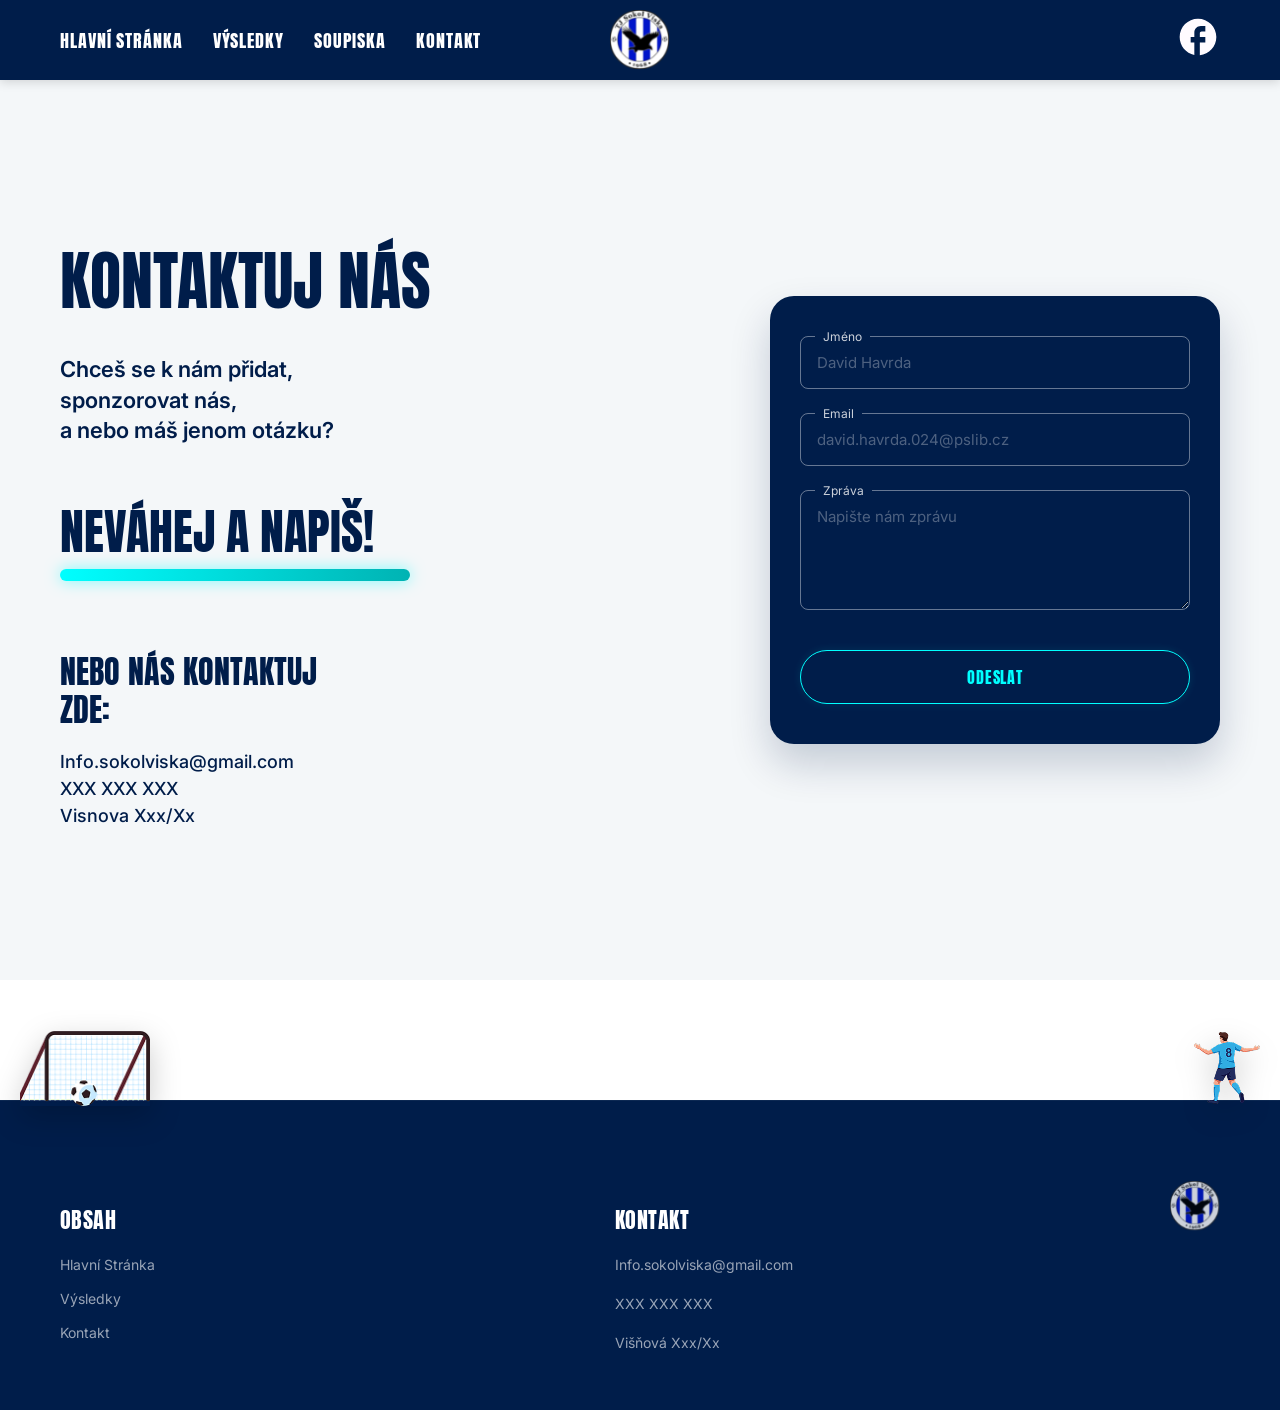
==== commit f347ad1f: "Zmena textu v formulari" ====
--- a/kontakt.html
+++ b/kontakt.html
@@ -71,7 +71,7 @@
                         </div>
                         <div class="form-group">
                             <label class="form-label" for="zprava">Zpráva</label>
-                            <textarea id="zprava" class="form-control form-textarea" placeholder="Ahoj jsem david"
+                            <textarea id="zprava" class="form-control form-textarea" placeholder="Napište nám zprávu"
                                 required></textarea>
                         </div>
                         <button type="button" class="form-submit">Odeslat</button>
--- a/css/base.css
+++ b/css/base.css
@@ -7,13 +7,18 @@
     --font-body: 'Inter', sans-serif;
 }
 
+html {
+    font-family: var(--font-body);
+    font-size: 1rem;
+    /* 16px */
+    scroll-behavior: smooth;
+}
+
 body {
-    font-family: var(--font-body);
-    font-size: 16px;
     background-color: var(--clr-white);
     color: var(--clr-navy);
-    overflow-x: hidden;
     margin: 0;
+    line-height: 1.5;
 }
 
 h1,
@@ -27,9 +32,13 @@
 a {
     text-decoration: none;
     transition: all 0.3s ease;
+    display: inline-block;
 }
 
 img {
     max-width: 100%;
     height: auto;
+    display: block;
+    margin: 0;
+    padding: 0;
 }
--- a/css/components.css
+++ b/css/components.css
@@ -16,13 +16,13 @@
     }
 
     main>section {
-        margin-bottom: 70px;
+        margin-bottom: 4.375rem;
     }
 
     .menu-toggle {
         display: flex;
         flex-direction: column;
-        gap: 6px;
+        gap: 0.375rem;
         cursor: pointer;
         background: none;
         border: none;
@@ -30,11 +30,11 @@
     }
 
     .menu-bar {
-        width: 30px;
-        height: 3px;
+        width: 1.875rem;
+        height: 0.1875rem;
         background-color: var(--clr-white);
-        border-radius: 3px;
-        box-shadow: 0 0 5px rgba(255, 255, 255, 0.5);
+        border-radius: 0.1875rem;
+        box-shadow: 0 0 0.3125rem rgba(255, 255, 255, 0.5);
     }
 
     .hlavni-hlavicka {
@@ -44,38 +44,38 @@
         width: 100% !important;
         z-index: 9999 !important;
         background-color: var(--clr-navy, #001d4a) !important;
-        box-shadow: 0 2px 10px rgba(0, 0, 0, 0.15);
+        box-shadow: 0 0.125rem 0.625rem rgba(0, 0, 0, 0.15);
     }
 
     main {
-        margin-top: 80px !important;
+        margin-top: 5rem !important;
     }
 
     .hero-sekce {
         position: relative;
         display: flex;
         flex-direction: column;
-        margin-bottom: 60px;
+        margin-bottom: 3.75rem;
         width: 100%;
     }
 
     .hero-bila-cast {
         background-color: var(--clr-white);
         position: relative;
-        padding-top: 20px;
+        padding-top: 1.25rem;
         display: flex;
         justify-content: flex-end;
         align-items: flex-end;
-        padding-right: 15px;
+        padding-right: 0.9375rem;
     }
 
     .hero-bg-grafika {
         position: absolute;
         top: 0;
         left: 0;
-        max-width: 320px;
+        max-width: 20rem;
         height: 100%;
-        max-height: 290px;
+        max-height: 18.125rem;
         z-index: 1;
         opacity: 0.8;
         mix-blend-mode: multiply;
@@ -96,14 +96,14 @@
         z-index: 2;
         display: flex;
         justify-content: flex-end;
-        max-height: 270px;
-        filter: drop-shadow(-10px 10px 20px rgba(0, 29, 74, 0.2));
+        max-height: 16.875rem;
+        filter: drop-shadow(-0.625rem 0.625rem 1.25rem rgba(0, 29, 74, 0.2));
     }
 
     .hero-hrac-foto {
         display: block;
-        max-height: 270px;
-        margin-bottom: -35px;
+        max-height: 16.875rem;
+        margin-bottom: -2.1875rem;
         position: relative;
         z-index: 4;
     }
@@ -113,100 +113,100 @@
         color: var(--clr-white);
         position: relative;
         z-index: 3;
-        padding-top: 60px;
-        padding-bottom: 50px;
-        border-top-left-radius: 25px;
-        border-top-right-radius: 25px;
-        box-shadow: 0 -10px 30px rgba(0, 0, 0, 0.15);
+        padding-top: 3.75rem;
+        padding-bottom: 3.125rem;
+        border-top-left-radius: 1.5625rem;
+        border-top-right-radius: 1.5625rem;
+        box-shadow: 0 -0.625rem 1.875rem rgba(0, 0, 0, 0.15);
         width: 100%;
     }
 
     .hero-obsah-layout {
         display: flex;
         flex-direction: column;
-        gap: 30px;
+        gap: 1.875rem;
     }
 
     .hero-sekce h1 {
-        font-size: clamp(32px, 10vw, 64px);
+        font-size: clamp(2rem, 10vw, 4rem);
         white-space: nowrap;
         text-transform: uppercase;
         text-align: center;
         line-height: 1;
         font-family: var(--font-heading);
         letter-spacing: 0.08em;
-        text-shadow: 0 4px 15px rgba(0, 0, 0, 0.3);
+        text-shadow: 0 0.25rem 0.9375rem rgba(0, 0, 0, 0.3);
     }
 
     .hero-karty-box {
         display: flex;
         flex-direction: column;
-        gap: 20px;
+        gap: 1.25rem;
     }
 
     .hero-karta {
         background: rgba(255, 255, 255, 0.03);
-        backdrop-filter: blur(12px);
-        -webkit-backdrop-filter: blur(12px);
-        border-radius: 20px;
-        padding: 24px;
+        backdrop-filter: blur(0.75rem);
+        -webkit-backdrop-filter: blur(0.75rem);
+        border-radius: 1.25rem;
+        padding: 1.5rem;
         border: 1px solid rgba(0, 255, 255, 0.15);
         border-top: 1px solid rgba(255, 255, 255, 0.15);
-        box-shadow: 0 15px 35px rgba(0, 0, 0, 0.2);
+        box-shadow: 0 0.9375rem 2.1875rem rgba(0, 0, 0, 0.2);
     }
 
     .karta-nadpis-box {
         display: flex;
         align-items: center;
-        margin-bottom: 12px;
+        margin-bottom: 0.75rem;
     }
 
     .hero-karta h3 {
         position: relative;
-        font-size: 22px;
+        font-size: 1.375rem;
         color: var(--clr-cyan);
         font-family: var(--font-heading);
-        text-shadow: 0 0 10px rgba(0, 255, 255, 0.2);
+        text-shadow: 0 0 0.625rem rgba(0, 255, 255, 0.2);
     }
 
     .hero-karta h3::before {
         content: '';
         display: inline-block;
-        width: 6px;
-        height: 24px;
+        width: 0.375rem;
+        height: 1.5rem;
         background-color: var(--clr-cyan);
-        border-radius: 4px;
-        box-shadow: 0 0 12px var(--clr-cyan), 0 0 24px rgba(0, 255, 255, 0.4);
-        margin-right: 14px;
+        border-radius: 0.25rem;
+        box-shadow: 0 0 0.75rem var(--clr-cyan), 0 0 1.5rem rgba(0, 255, 255, 0.4);
+        margin-right: 0.875rem;
         vertical-align: middle;
     }
 
     .hero-karta p {
-        font-size: 15px;
+        font-size: 0.9375rem;
         color: rgba(255, 255, 255, 0.85);
         line-height: 1.7;
     }
 
     .tlacitko-odkaz {
         display: inline-block;
-        margin-top: 16px;
-        padding: 14px 28px;
+        margin-top: 1rem;
+        padding: 0.875rem 1.75rem;
         background: rgba(0, 255, 255, 0.05);
         border: 1px solid var(--clr-cyan);
-        border-radius: 50px;
+        border-radius: 3.125rem;
         color: var(--clr-cyan);
         font-family: var(--font-heading);
         text-transform: uppercase;
         letter-spacing: 0.08em;
-        font-size: 14px;
-        box-shadow: 0 0 15px rgba(0, 255, 255, 0.1);
+        font-size: 0.875rem;
+        box-shadow: 0 0 0.9375rem rgba(0, 255, 255, 0.1);
         transition: all 0.3s ease;
     }
 
     .tlacitko-odkaz:hover {
         background-color: var(--clr-cyan);
         color: var(--clr-navy);
-        box-shadow: 0 0 25px rgba(0, 255, 255, 0.4);
+        box-shadow: 0 0 1.5625rem rgba(0, 255, 255, 0.4);
     }
 
     .tlacitko-dark {
@@ -219,7 +219,7 @@
     .tlacitko-dark:hover {
         background-color: var(--clr-navy);
         color: var(--clr-white);
-        box-shadow: 0 10px 20px rgba(0, 29, 74, 0.2);
+        box-shadow: 0 0.625rem 1.25rem rgba(0, 29, 74, 0.2);
     }
 
     .btn-center {
@@ -227,17 +227,17 @@
         margin-left: auto;
         margin-right: auto;
         width: fit-content;
-        margin-top: 30px;
+        margin-top: 1.875rem;
     }
 
     .sekce-hlavicka {
         display: flex;
         align-items: center;
-        margin-bottom: 45px;
+        margin-bottom: 2.8125rem;
     }
 
     .sekce-hlavicka h2 {
-        font-size: 36px;
+        font-size: 2.25rem;
         color: var(--clr-navy);
         font-family: var(--font-heading);
         text-transform: uppercase;
@@ -247,12 +247,12 @@
     .sekce-hlavicka h2::before {
         content: '';
         display: inline-block;
-        width: 10px;
-        height: 54px;
+        width: 0.625rem;
+        height: 3.375rem;
         background-color: var(--clr-cyan);
-        border-radius: 5px;
-        box-shadow: 0 0 15px var(--clr-cyan), 0 0 30px rgba(0, 255, 255, 0.3);
-        margin-right: 16px;
+        border-radius: 0.3125rem;
+        box-shadow: 0 0 0.9375rem var(--clr-cyan), 0 0 1.875rem rgba(0, 255, 255, 0.3);
+        margin-right: 1rem;
         vertical-align: middle;
     }
 
@@ -261,8 +261,8 @@
     }
 
     .hodnoty-sekce {
-        padding-top: 40px;
-        padding-bottom: 40px;
+        padding-top: 2.5rem;
+        padding-bottom: 2.5rem;
         background: linear-gradient(180deg, #ffffff 0%, #f4f7f9 100%);
         position: relative;
         width: 100%;
@@ -272,14 +272,14 @@
     .hodnoty-list {
         display: flex;
         flex-direction: column;
-        gap: 60px;
-        padding: 0 16px;
+        gap: 3.75rem;
+        padding: 0 1rem;
     }
 
     .hodnota-item {
         display: flex;
         flex-direction: column;
-        gap: 16px;
+        gap: 1rem;
     }
 
     .hodnota-foto-wrapper {
@@ -288,24 +288,24 @@
 
     .wrapper-left,
     .text-pad-left {
-        padding-left: 20px;
+        padding-left: 1.25rem;
     }
 
     .wrapper-right,
     .text-pad-right {
-        padding-right: 20px;
+        padding-right: 1.25rem;
     }
 
     .wrapper-left::before {
         content: '';
         position: absolute;
         top: 10%;
-        left: -3px;
+        left: -0.1875rem;
         height: 80%;
-        width: 6px;
+        width: 0.375rem;
         background-color: var(--clr-cyan);
-        border-radius: 4px;
-        box-shadow: 0 0 15px var(--clr-cyan);
+        border-radius: 0.25rem;
+        box-shadow: 0 0 0.9375rem var(--clr-cyan);
         z-index: 5;
     }
 
@@ -313,21 +313,21 @@
         content: '';
         position: absolute;
         top: 10%;
-        right: -3px;
+        right: -0.1875rem;
         height: 80%;
-        width: 6px;
+        width: 0.375rem;
         background-color: var(--clr-cyan);
-        border-radius: 4px;
-        box-shadow: 0 0 15px var(--clr-cyan);
+        border-radius: 0.25rem;
+        box-shadow: 0 0 0.9375rem var(--clr-cyan);
         z-index: 5;
     }
 
     .hodnota-foto-obal {
         position: relative;
         aspect-ratio: 16 / 9;
-        border-radius: 20px;
+        border-radius: 1.25rem;
         overflow: hidden;
-        box-shadow: 0 15px 35px rgba(0, 29, 74, 0.12);
+        box-shadow: 0 0.9375rem 2.1875rem rgba(0, 29, 74, 0.12);
         background-color: var(--clr-navy);
         transform: translateZ(0);
     }
@@ -359,14 +359,14 @@
         flex-direction: row;
         justify-content: space-between;
         align-items: flex-start;
-        gap: 15px;
-        padding-top: 10px;
+        gap: 0.9375rem;
+        padding-top: 0.625rem;
     }
 
     .hodnota-text-row h3 {
-        flex: 0 0 110px;
-        font-family: var(--font-heading);
-        font-size: 18px;
+        flex: 0 0 6.875rem;
+        font-family: var(--font-heading);
+        font-size: 1.125rem;
         color: var(--clr-navy);
         text-transform: uppercase;
         letter-spacing: 0.05em;
@@ -376,7 +376,7 @@
     .hodnota-text-row p {
         flex: 1;
         font-family: var(--font-body);
-        font-size: 14px;
+        font-size: 0.875rem;
         font-weight: 500;
         color: rgba(0, 29, 74, 0.75);
         line-height: 1.5;
@@ -386,7 +386,7 @@
     .hodnoty-cta-box {
         display: flex;
         justify-content: center;
-        padding-top: 20px;
+        padding-top: 1.25rem;
     }
 
     .patka-sekce-logo {
@@ -396,14 +396,14 @@
     .cta-karta {
         background: linear-gradient(135deg, var(--clr-navy) 0%, #061e42 100%);
         color: var(--clr-white);
-        border-radius: 24px;
-        padding: 24px;
-        width: 100%;
-        max-width: 320px;
-        display: flex;
-        flex-direction: column;
-        gap: 20px;
-        box-shadow: 0 20px 40px rgba(0, 29, 74, 0.25);
+        border-radius: 1.5rem;
+        padding: 1.5rem;
+        width: 100%;
+        max-width: 20rem;
+        display: flex;
+        flex-direction: column;
+        gap: 1.25rem;
+        box-shadow: 0 1.25rem 2.5rem rgba(0, 29, 74, 0.25);
         border: 1px solid rgba(0, 255, 255, 0.1);
     }
 
@@ -421,7 +421,7 @@
 
     .cta-titulky h3 {
         position: relative;
-        font-size: 18px;
+        font-size: 1.125rem;
         font-family: var(--font-heading);
         text-transform: uppercase;
         line-height: 1.1;
@@ -430,23 +430,23 @@
     .cta-titulky h3::before {
         content: '';
         display: inline-block;
-        width: 6px;
-        height: 52px;
+        width: 0.375rem;
+        height: 3.25rem;
         background-color: var(--clr-cyan);
-        border-radius: 3px;
-        box-shadow: 0 0 12px var(--clr-cyan);
-        margin-right: 16px;
+        border-radius: 0.1875rem;
+        box-shadow: 0 0 0.75rem var(--clr-cyan);
+        margin-right: 1rem;
         vertical-align: middle;
     }
 
     .cta-titulky p {
-        font-size: 12px;
+        font-size: 0.75rem;
         color: var(--clr-cyan);
         text-transform: uppercase;
         font-weight: 700;
         line-height: 1.1;
-        margin-top: 6px;
-        padding-left: 22px;
+        margin-top: 0.375rem;
+        padding-left: 1.375rem;
     }
 
     .cta-button {
@@ -454,27 +454,27 @@
         text-align: center;
         background: rgba(0, 255, 255, 0.05);
         border: 1px solid var(--clr-cyan);
-        border-radius: 50px;
-        padding: 12px;
+        border-radius: 3.125rem;
+        padding: 0.75rem;
         color: var(--clr-cyan);
         font-family: var(--font-heading);
         text-transform: uppercase;
         letter-spacing: 0.08em;
-        font-size: 15px;
+        font-size: 0.9375rem;
         transition: all 0.3s ease;
-        box-shadow: 0 0 15px rgba(0, 255, 255, 0.05);
+        box-shadow: 0 0 0.9375rem rgba(0, 255, 255, 0.05);
     }
 
     .cta-button:hover {
         background-color: var(--clr-cyan);
         color: var(--clr-navy);
-        box-shadow: 0 0 20px rgba(0, 255, 255, 0.3);
+        box-shadow: 0 0 1.25rem rgba(0, 255, 255, 0.3);
     }
 
     .hrace-vedeni-sekce {
         background-color: var(--clr-gray-bg);
-        padding-top: 80px;
-        padding-bottom: 80px;
+        padding-top: 5rem;
+        padding-bottom: 5rem;
         width: 100%;
         overflow: hidden;
     }
@@ -482,7 +482,7 @@
     .hrace-vedeni-layout {
         display: flex;
         flex-direction: column;
-        gap: 60px;
+        gap: 3.75rem;
     }
 
     .hrace-cast {
@@ -493,18 +493,18 @@
     .vedeni-karty {
         display: flex;
         flex-direction: column;
-        gap: 20px;
+        gap: 1.25rem;
     }
 
     .vedeni-karta {
         background-color: var(--clr-white);
-        border-radius: 20px;
-        padding: 20px 24px;
+        border-radius: 1.25rem;
+        padding: 1.25rem 1.5rem;
         display: flex;
         align-items: center;
         justify-content: space-between;
-        gap: 20px;
-        box-shadow: 0 10px 30px rgba(0, 29, 74, 0.05);
+        gap: 1.25rem;
+        box-shadow: 0 0.625rem 1.875rem rgba(0, 29, 74, 0.05);
     }
 
     .vedeni-karta-text {
@@ -515,26 +515,26 @@
 
     .vedeni-karta h3 {
         font-family: var(--font-heading);
-        font-size: 20px;
+        font-size: 1.25rem;
         text-transform: uppercase;
         color: var(--clr-navy);
     }
 
     .vedeni-role {
         color: var(--clr-cyan);
-        font-size: 12px;
+        font-size: 0.75rem;
         font-weight: 700;
         text-transform: uppercase;
         display: block;
-        margin-bottom: 12px;
+        margin-bottom: 0.75rem;
         letter-spacing: 0.05em;
     }
 
     .vedeni-info-blok {
-        font-size: 13px;
+        font-size: 0.8125rem;
         color: rgba(0, 29, 74, 0.7);
         line-height: 1.6;
-        margin-bottom: 8px;
+        margin-bottom: 0.5rem;
     }
 
     .vedeni-info-blok strong {
@@ -546,13 +546,13 @@
     }
 
     .vedeni-karta-foto {
-        width: 130px;
-        height: 130px;
+        width: 8.125rem;
+        height: 8.125rem;
         border-radius: 50%;
         overflow: hidden;
         flex-shrink: 0;
         background-color: var(--clr-gray-bg);
-        box-shadow: 0 5px 15px rgba(0, 29, 74, 0.1);
+        box-shadow: 0 0.3125rem 0.9375rem rgba(0, 29, 74, 0.1);
         display: flex;
         align-items: center;
         justify-content: center;
@@ -570,9 +570,9 @@
     .hrac-slider-wrapper {
         display: flex;
         align-items: center;
-        gap: 16px;
+        gap: 1rem;
         justify-content: center;
-        margin-top: 10px;
+        margin-top: 0.625rem;
         width: 100%;
         max-width: 100%;
     }
@@ -581,15 +581,15 @@
         background-color: var(--clr-white);
         border: 1px solid rgba(0, 29, 74, 0.1);
         color: var(--clr-navy);
-        width: 44px;
-        height: 44px;
+        width: 2.75rem;
+        height: 2.75rem;
         border-radius: 50%;
-        font-size: 24px;
+        font-size: 1.5rem;
         cursor: pointer;
         display: flex;
         align-items: center;
         justify-content: center;
-        box-shadow: 0 5px 15px rgba(0, 0, 0, 0.05);
+        box-shadow: 0 0.3125rem 0.9375rem rgba(0, 0, 0, 0.05);
         transition: all 0.2s ease;
         flex-shrink: 0;
     }
@@ -609,13 +609,13 @@
 
     .hrac-karta-bg {
         background: linear-gradient(160deg, var(--clr-navy) 0%, #031024 100%);
-        border-radius: 24px;
+        border-radius: 1.5rem;
         border: 1px solid rgba(0, 255, 255, 0.3);
         border-top: 1px solid rgba(255, 255, 255, 0.2);
-        box-shadow: 0 20px 40px rgba(0, 29, 74, 0.4), inset 0 0 20px rgba(0, 255, 255, 0.05);
-        padding: 20px;
-        width: 100%;
-        max-width: 250px;
+        box-shadow: 0 1.25rem 2.5rem rgba(0, 29, 74, 0.4), inset 0 0 1.25rem rgba(0, 255, 255, 0.05);
+        padding: 1.25rem;
+        width: 100%;
+        max-width: 15.625rem;
         position: relative;
         overflow: hidden;
         display: flex;
@@ -641,39 +641,39 @@
 
     .hrac-cislo {
         font-family: var(--font-heading);
-        font-size: 52px;
+        font-size: 3.25rem;
         color: var(--clr-white);
         line-height: 0.9;
-        text-shadow: 0 4px 15px rgba(0, 255, 255, 0.4);
+        text-shadow: 0 0.25rem 0.9375rem rgba(0, 255, 255, 0.4);
     }
 
     .hrac-pozice {
         font-family: var(--font-heading);
-        font-size: 15px;
+        font-size: 0.9375rem;
         color: var(--clr-cyan);
         letter-spacing: 0.05em;
-        margin-top: 4px;
+        margin-top: 0.25rem;
     }
 
     .karta-logo-svg {
         display: block;
-        width: 40px;
-        height: 40px;
+        width: 2.5rem;
+        height: 2.5rem;
         background-image: url('../images/Logo.svg');
         background-repeat: no-repeat;
         background-position: center;
         background-size: contain;
         opacity: 0.9;
-        filter: drop-shadow(0 0 5px rgba(0, 255, 255, 0.3));
+        filter: drop-shadow(0 0 0.3125rem rgba(0, 255, 255, 0.3));
     }
 
     .fifa-foto-box {
-        height: 190px;
+        height: 11.875rem;
         display: flex;
         justify-content: center;
         align-items: flex-end;
         position: relative;
-        margin-top: -10px;
+        margin-top: -0.625rem;
         z-index: 2;
         width: 100%;
     }
@@ -692,29 +692,29 @@
         display: block;
         margin: 0;
         padding: 0;
-        filter: drop-shadow(0 10px 15px rgba(0, 0, 0, 0.4));
+        filter: drop-shadow(0 0.625rem 0.9375rem rgba(0, 0, 0, 0.4));
         max-width: 100%;
         height: 70% !important;
     }
 
     .hrac-karta-jmeno {
         font-family: var(--font-heading);
-        font-size: 24px;
+        font-size: 1.5rem;
         color: var(--clr-white);
         text-transform: uppercase;
         text-align: center;
-        padding-top: 15px;
+        padding-top: 0.9375rem;
         letter-spacing: 0.03em;
         width: 100%;
     }
 
     .hrac-karta-info {
         display: flex;
-        gap: 10px;
-        font-size: 12px;
+        gap: 0.625rem;
+        font-size: 0.75rem;
         font-weight: 700;
         color: var(--clr-cyan);
-        padding: 6px 0 0 0;
+        padding: 0.375rem 0 0 0;
         width: 100%;
         justify-content: center;
         letter-spacing: 0.08em;
@@ -728,8 +728,8 @@
     .zapasy-sekce {
         background-color: var(--clr-navy);
         background-image: radial-gradient(circle at top right, rgba(0, 255, 255, 0.05) 0%, transparent 50%);
-        padding-top: 80px;
-        padding-bottom: 80px;
+        padding-top: 5rem;
+        padding-bottom: 5rem;
         color: var(--clr-white);
         width: 100%;
         overflow: hidden;
@@ -737,42 +737,42 @@
 
     .zapasy-scroll {
         display: flex;
-        gap: 20px;
+        gap: 1.25rem;
         overflow-x: auto;
-        padding: 10px 10px 30px 10px;
+        padding: 0.625rem 0.625rem 1.875rem 0.625rem;
         scroll-snap-type: x mandatory;
         -webkit-overflow-scrolling: touch;
     }
 
     .zapasy-scroll::-webkit-scrollbar {
-        height: 6px;
+        height: 0.375rem;
     }
 
     .zapasy-scroll::-webkit-scrollbar-track {
         background: rgba(255, 255, 255, 0.05);
-        border-radius: 3px;
+        border-radius: 0.1875rem;
     }
 
     .zapasy-scroll::-webkit-scrollbar-thumb {
         background: var(--clr-cyan);
-        border-radius: 3px;
+        border-radius: 0.1875rem;
     }
 
     .zapas-karta {
         background: linear-gradient(145deg, rgba(255, 255, 255, 0.06) 0%, rgba(255, 255, 255, 0.01) 100%);
-        backdrop-filter: blur(10px);
-        border-radius: 20px;
-        padding: 28px;
-        min-width: 300px;
-        max-width: 320px;
+        backdrop-filter: blur(0.625rem);
+        border-radius: 1.25rem;
+        padding: 1.75rem;
+        min-width: 18.75rem;
+        max-width: 20rem;
         flex-shrink: 0;
         scroll-snap-align: start;
         border: 1px solid rgba(0, 255, 255, 0.1);
         border-top: 1px solid rgba(255, 255, 255, 0.15);
-        box-shadow: 0 15px 35px rgba(0, 0, 0, 0.3);
+        box-shadow: 0 0.9375rem 2.1875rem rgba(0, 0, 0, 0.3);
         display: grid;
-        grid-template-columns: 85px 1fr;
-        gap: 24px;
+        grid-template-columns: 5.3125rem 1fr;
+        gap: 1.5rem;
         align-items: center;
         transition: transform 0.3s ease;
         will-change: transform;
@@ -789,12 +789,12 @@
         align-items: center;
         justify-content: center;
         border-right: 1px solid rgba(255, 255, 255, 0.1);
-        padding-right: 20px;
+        padding-right: 1.25rem;
         text-align: center;
     }
 
     .zapas-den {
-        font-size: 13px;
+        font-size: 0.8125rem;
         color: rgba(255, 255, 255, 0.5);
         text-transform: uppercase;
         font-weight: 700;
@@ -803,26 +803,26 @@
 
     .zapas-d {
         font-family: var(--font-heading);
-        font-size: 32px;
+        font-size: 2rem;
         color: var(--clr-white);
         line-height: 1.1;
-        margin: 4px 0;
-        text-shadow: 0 2px 10px rgba(0, 0, 0, 0.5);
+        margin: 0.25rem 0;
+        text-shadow: 0 0.125rem 0.625rem rgba(0, 0, 0, 0.5);
     }
 
     .zapas-cas {
-        font-size: 13px;
+        font-size: 0.8125rem;
         color: var(--clr-cyan);
         font-weight: 700;
         background-color: rgba(0, 255, 255, 0.1);
-        padding: 4px 10px;
-        border-radius: 6px;
+        padding: 0.25rem 0.625rem;
+        border-radius: 0.375rem;
     }
 
     .zapas-tymy-box {
         display: flex;
         flex-direction: column;
-        gap: 12px;
+        gap: 0.75rem;
     }
 
     .zapas-tym-radek {
@@ -832,7 +832,7 @@
 
     .tym-nazev {
         position: relative;
-        font-size: 16px;
+        font-size: 1rem;
         font-weight: 600;
         color: var(--clr-white);
         letter-spacing: 0.02em;
@@ -844,21 +844,21 @@
     .tym-nazev::before {
         content: '';
         display: inline-block;
-        width: 4px;
-        height: 16px;
+        width: 0.25rem;
+        height: 1rem;
         background-color: var(--clr-cyan);
-        border-radius: 2px;
-        box-shadow: 0 0 10px var(--clr-cyan);
-        margin-right: 10px;
+        border-radius: 0.125rem;
+        box-shadow: 0 0 0.625rem var(--clr-cyan);
+        margin-right: 0.625rem;
         vertical-align: middle;
     }
 
     .zapas-vs-badge {
         font-family: var(--font-heading);
-        font-size: 12px;
+        font-size: 0.75rem;
         color: var(--clr-cyan);
         letter-spacing: 0.1em;
-        padding-left: 14px;
+        padding-left: 0.875rem;
         position: relative;
     }
 
@@ -867,7 +867,7 @@
         position: absolute;
         left: 0;
         top: 50%;
-        width: 8px;
+        width: 0.5rem;
         height: 1px;
         background-color: var(--clr-cyan);
         opacity: 0.5;
@@ -878,53 +878,53 @@
         flex-direction: column;
         align-items: center;
         text-align: center;
-        gap: 16px;
-        margin-top: 50px;
+        gap: 1rem;
+        margin-top: 3.125rem;
     }
 
     .vysledky-odkaz-text h3 {
         font-family: var(--font-heading);
-        font-size: 28px;
+        font-size: 1.75rem;
         color: var(--clr-white);
         text-transform: uppercase;
         letter-spacing: 0.02em;
     }
 
     .vysledky-odkaz-text p {
-        font-size: 15px;
+        font-size: 0.9375rem;
         color: rgba(255, 255, 255, 0.6);
-        margin-top: 4px;
+        margin-top: 0.25rem;
     }
 
     .hlavni-patka {
         background-color: var(--clr-navy);
         color: var(--clr-white);
-        padding-top: 80px;
-        padding-bottom: 40px;
+        padding-top: 5rem;
+        padding-bottom: 2.5rem;
         position: relative;
-        margin-top: 120px;
+        margin-top: 7.5rem;
         border-top: 1px solid rgba(255, 255, 255, 0.05);
         width: 100%;
     }
 
     .patka-graphics {
         position: absolute;
-        top: -70px;
+        top: -4.375rem;
         left: 0;
         right: 0;
         display: flex;
         justify-content: space-between;
-        padding-left: 20px;
-        padding-right: 20px;
+        padding-left: 1.25rem;
+        padding-right: 1.25rem;
         pointer-events: none;
         z-index: 10;
     }
 
     .patka-branka {
-        width: 130px;
+        width: 8.125rem;
         height: auto;
         object-fit: contain;
-        filter: drop-shadow(0 10px 15px rgba(0, 0, 0, 0.2));
+        filter: drop-shadow(0 0.625rem 0.9375rem rgba(0, 0, 0, 0.2));
         display: block;
         margin: 0;
         padding: 0;
@@ -932,9 +932,9 @@
 
     .patka-hrac {
         width: auto;
-        height: 85px;
+        height: 5.3125rem;
         object-fit: contain;
-        filter: drop-shadow(0 10px 15px rgba(0, 0, 0, 0.2));
+        filter: drop-shadow(0 0.625rem 0.9375rem rgba(0, 0, 0, 0.2));
         display: block;
         margin: 0;
         padding: 0;
@@ -943,20 +943,20 @@
     .patka-grid {
         display: flex;
         flex-direction: column;
-        gap: 40px;
+        gap: 2.5rem;
     }
 
     .patka-sloupec h3 {
         font-family: var(--font-heading);
-        font-size: 22px;
-        text-transform: uppercase;
-        margin-bottom: 16px;
+        font-size: 1.375rem;
+        text-transform: uppercase;
+        margin-bottom: 1rem;
         color: var(--clr-white);
         letter-spacing: 0.02em;
     }
 
     .patka-sloupec p {
-        font-size: 14px;
+        font-size: 0.875rem;
         color: rgba(255, 255, 255, 0.6);
         line-height: 1.8;
     }
@@ -966,7 +966,7 @@
     .patka-odkazy ul {
         display: flex;
         flex-direction: column;
-        gap: 10px;
+        gap: 0.625rem;
         list-style: none;
         padding: 0;
         margin: 0;
@@ -974,7 +974,7 @@
 
     .patka-odkazy a {
         display: inline-block;
-        font-size: 14px;
+        font-size: 0.875rem;
         color: rgba(255, 255, 255, 0.6);
         transition: color 0.2s;
         text-decoration: none;
@@ -991,12 +991,12 @@
         opacity: 0.8;
         transition: opacity 0.3s ease;
         width: 100%;
-        max-width: 250px;
+        max-width: 15.625rem;
     }
 
     .soupiska-sekce {
-        padding-top: 60px;
-        padding-bottom: 100px;
+        padding-top: 3.75rem;
+        padding-bottom: 6.25rem;
         background-color: #f4f7f9;
         width: 100%;
         min-height: 100vh;
@@ -1004,38 +1004,38 @@
 
     .soupiska-nadpis {
         font-family: var(--font-heading);
-        font-size: clamp(40px, 8vw, 64px);
+        font-size: clamp(2.5rem, 8vw, 4rem);
         color: var(--clr-navy);
         text-align: center;
         text-transform: uppercase;
         letter-spacing: 0.05em;
-        margin-bottom: 60px;
-        text-shadow: 0 4px 15px rgba(0, 0, 0, 0.05);
+        margin-bottom: 3.75rem;
+        text-shadow: 0 0.25rem 0.9375rem rgba(0, 0, 0, 0.05);
     }
 
     .soupiska-grid {
         display: flex;
         flex-direction: column;
         align-items: center;
-        gap: 40px;
-        padding: 0 16px;
-        max-width: 1200px;
+        gap: 2.5rem;
+        padding: 0 1rem;
+        max-width: 75rem;
         margin: 0 auto;
     }
 
     .soupiska-grid .hrac-karta-bg {
-        box-shadow: 0 15px 35px rgba(0, 29, 74, 0.4), 0 0 25px rgba(0, 255, 255, 0.4);
+        box-shadow: 0 0.9375rem 2.1875rem rgba(0, 29, 74, 0.4), 0 0 1.5625rem rgba(0, 255, 255, 0.4);
         transition: transform 0.3s ease, box-shadow 0.3s ease;
     }
 
     .soupiska-grid .hrac-karta-bg:hover {
-        transform: translateY(-10px);
-        box-shadow: 0 20px 40px rgba(0, 29, 74, 0.5), 0 0 40px rgba(0, 255, 255, 0.6);
+        transform: translateY(-0.625rem);
+        box-shadow: 0 1.25rem 2.5rem rgba(0, 29, 74, 0.5), 0 0 2.5rem rgba(0, 255, 255, 0.6);
     }
 
     .stranka-sekce {
-        padding-top: 60px;
-        padding-bottom: 80px;
+        padding-top: 3.75rem;
+        padding-bottom: 5rem;
         background-color: #f4f7f9;
         width: 100%;
         min-height: 100vh;
@@ -1043,31 +1043,31 @@
 
     .stranka-nadpis {
         font-family: var(--font-heading);
-        font-size: clamp(40px, 8vw, 64px);
+        font-size: clamp(2.5rem, 8vw, 4rem);
         color: var(--clr-navy);
         text-align: center;
         text-transform: uppercase;
         letter-spacing: 0.05em;
-        margin-bottom: 50px;
-        text-shadow: 0 4px 15px rgba(0, 0, 0, 0.05);
+        margin-bottom: 3.125rem;
+        text-shadow: 0 0.25rem 0.9375rem rgba(0, 0, 0, 0.05);
     }
 
     .vysledky-grid {
         display: flex;
         flex-direction: column;
-        gap: 30px;
-        padding: 0 16px;
-        max-width: 1200px;
-        margin: 0 auto 80px auto;
+        gap: 1.875rem;
+        padding: 0 1rem;
+        max-width: 75rem;
+        margin: 0 auto 5rem auto;
     }
 
     .vysledek-karta {
         background: linear-gradient(160deg, var(--clr-navy) 0%, #031024 100%);
-        border-radius: 20px;
+        border-radius: 1.25rem;
         border: 1px solid rgba(0, 255, 255, 0.15);
         border-top: 2px solid var(--clr-cyan);
-        box-shadow: 0 15px 35px rgba(0, 29, 74, 0.15);
-        padding: 24px;
+        box-shadow: 0 0.9375rem 2.1875rem rgba(0, 29, 74, 0.15);
+        padding: 1.5rem;
         color: var(--clr-white);
         display: flex;
         flex-direction: column;
@@ -1077,64 +1077,64 @@
     }
 
     .vysledek-karta:hover {
-        transform: translateY(-5px);
-        box-shadow: 0 20px 40px rgba(0, 29, 74, 0.25), 0 0 20px rgba(0, 255, 255, 0.2);
+        transform: translateY(-0.3125rem);
+        box-shadow: 0 1.25rem 2.5rem rgba(0, 29, 74, 0.25), 0 0 1.25rem rgba(0, 255, 255, 0.2);
     }
 
     .vysledek-tymy {
         display: flex;
         align-items: center;
         justify-content: center;
-        gap: 20px;
-        width: 100%;
-        margin-bottom: 15px;
-        padding-bottom: 15px;
+        gap: 1.25rem;
+        width: 100%;
+        margin-bottom: 0.9375rem;
+        padding-bottom: 0.9375rem;
         border-bottom: 1px solid rgba(255, 255, 255, 0.1);
     }
 
     .vysledek-logo {
-        width: 60px;
-        height: 60px;
+        width: 3.75rem;
+        height: 3.75rem;
         object-fit: contain;
-        filter: drop-shadow(0 5px 10px rgba(0, 0, 0, 0.3));
+        filter: drop-shadow(0 0.3125rem 0.625rem rgba(0, 0, 0, 0.3));
     }
 
     .vs-text {
         font-family: var(--font-heading);
-        font-size: 24px;
+        font-size: 1.5rem;
         color: var(--clr-cyan);
         letter-spacing: 0.05em;
     }
 
     .vysledek-nazev {
-        font-size: 14px;
+        font-size: 0.875rem;
         font-weight: 600;
         color: rgba(255, 255, 255, 0.8);
-        margin-bottom: 10px;
+        margin-bottom: 0.625rem;
         letter-spacing: 0.02em;
         text-align: center;
     }
 
     .vysledek-skore {
         font-family: var(--font-heading);
-        font-size: 48px;
+        font-size: 3rem;
         color: var(--clr-white);
         line-height: 1;
-        text-shadow: 0 2px 10px rgba(0, 255, 255, 0.3);
+        text-shadow: 0 0.125rem 0.625rem rgba(0, 255, 255, 0.3);
         display: flex;
         justify-content: center;
         align-items: center;
-        margin-bottom: 20px;
+        margin-bottom: 1.25rem;
     }
 
     .vysledek-strelci {
         display: grid;
         grid-template-columns: 1fr 1fr;
         width: 100%;
-        font-size: 12px;
+        font-size: 0.75rem;
         color: var(--clr-cyan);
         font-weight: 700;
-        margin-bottom: 20px;
+        margin-bottom: 1.25rem;
         line-height: 1.6;
     }
 
@@ -1145,13 +1145,13 @@
 
     .strelci-sloupec:first-child {
         text-align: right;
-        padding-right: 15px;
+        padding-right: 0.9375rem;
         border-right: 1px solid rgba(0, 255, 255, 0.2);
     }
 
     .strelci-sloupec:last-child {
         text-align: left;
-        padding-left: 15px;
+        padding-left: 0.9375rem;
     }
 
     .strelci-sloupec span {
@@ -1160,9 +1160,9 @@
 
     .vysledek-detail {
         text-align: center;
-        font-size: 13px;
+        font-size: 0.8125rem;
         color: rgba(255, 255, 255, 0.5);
-        margin: 4px 0;
+        margin: 0.25rem 0;
     }
 
     .tabulka-sekce {
@@ -1171,27 +1171,27 @@
 
     .tabulka-sekce .sekce-hlavicka {
         justify-content: center;
-        margin-bottom: 30px;
+        margin-bottom: 1.875rem;
     }
 
     .tabulka-wrapper {
         width: 100%;
-        max-width: 1000px;
+        max-width: 62.5rem;
         margin: 0 auto;
-        padding: 0 16px;
+        padding: 0 1rem;
         overflow-x: auto;
         -webkit-overflow-scrolling: touch;
     }
 
     .tabulka {
         width: 100%;
-        min-width: 600px;
+        min-width: 37.5rem;
         border-collapse: collapse;
         background-color: var(--clr-white);
-        border-radius: 12px;
+        border-radius: 0.75rem;
         overflow: hidden;
-        box-shadow: 0 10px 30px rgba(0, 29, 74, 0.08);
-        font-size: 14px;
+        box-shadow: 0 0.625rem 1.875rem rgba(0, 29, 74, 0.08);
+        font-size: 0.875rem;
     }
 
     .tabulka th {
@@ -1200,12 +1200,12 @@
         font-family: var(--font-heading);
         text-transform: uppercase;
         letter-spacing: 0.05em;
-        padding: 16px;
+        padding: 1rem;
         text-align: center;
     }
 
     .tabulka td {
-        padding: 14px 16px;
+        padding: 0.875rem 1rem;
         text-align: center;
         color: var(--clr-navy);
         border-bottom: 1px solid rgba(0, 29, 74, 0.05);
@@ -1230,7 +1230,7 @@
 
     .tabulka-viska {
         background-color: rgba(0, 255, 255, 0.1) !important;
-        border-left: 4px solid var(--clr-cyan);
+        border-left: 0.25rem solid var(--clr-cyan);
     }
 
     .tabulka-viska td {
@@ -1239,8 +1239,8 @@
     }
 
     .kontakt-sekce {
-        padding-top: 80px;
-        padding-bottom: 100px;
+        padding-top: 5rem;
+        padding-bottom: 6.25rem;
         background-color: #f4f7f9;
         min-height: 100vh;
         display: flex;
@@ -1253,10 +1253,10 @@
         display: flex;
         flex-direction: column;
         align-items: center;
-        gap: 40px;
-        max-width: 1000px;
+        gap: 2.5rem;
+        max-width: 62.5rem;
         margin: 0 auto;
-        padding: 0 20px;
+        padding: 0 1.25rem;
     }
 
     .kontakt-obsah {
@@ -1268,38 +1268,38 @@
 
     .kontakt-nadpis {
         font-family: var(--font-heading);
-        font-size: clamp(40px, 10vw, 64px);
+        font-size: clamp(2.5rem, 10vw, 4rem);
         color: var(--clr-navy);
         text-transform: uppercase;
-        margin-bottom: 15px;
+        margin-bottom: 0.9375rem;
         line-height: 1.1;
     }
 
     .kontakt-perex {
-        font-size: clamp(16px, 4vw, 22px);
+        font-size: clamp(1rem, 4vw, 1.375rem);
         color: var(--clr-navy);
         font-weight: 600;
         line-height: 1.4;
-        margin-bottom: 20px;
+        margin-bottom: 1.25rem;
     }
 
     .kontakt-vyzva {
         font-family: var(--font-heading);
-        font-size: clamp(32px, 8vw, 48px);
+        font-size: clamp(2rem, 8vw, 3rem);
         color: var(--clr-navy);
         text-transform: uppercase;
-        margin-bottom: 10px;
+        margin-bottom: 0.625rem;
         line-height: 1.1;
     }
 
     .kontakt-cara {
         width: 100%;
-        max-width: 350px;
-        height: 12px;
+        max-width: 21.875rem;
+        height: 0.75rem;
         background: linear-gradient(90deg, #00ffff, #00b3b3);
-        border-radius: 6px;
-        box-shadow: 0 0 15px rgba(0, 255, 255, 0.5);
-        margin-bottom: 40px;
+        border-radius: 0.375rem;
+        box-shadow: 0 0 0.9375rem rgba(0, 255, 255, 0.5);
+        margin-bottom: 2.5rem;
     }
 
     .kontakt-alt {
@@ -1309,14 +1309,14 @@
 
     .kontakt-alt h3 {
         font-family: var(--font-heading);
-        font-size: clamp(24px, 6vw, 32px);
-        text-transform: uppercase;
-        margin-bottom: 15px;
+        font-size: clamp(1.5rem, 6vw, 2rem);
+        text-transform: uppercase;
+        margin-bottom: 0.9375rem;
         line-height: 1.2;
     }
 
     .kontakt-alt p {
-        font-size: 18px;
+        font-size: 1.125rem;
         font-weight: 500;
         line-height: 1.5;
     }
@@ -1331,17 +1331,17 @@
 
     .kontakt-form-obal {
         width: 100%;
-        max-width: 450px;
+        max-width: 28.125rem;
         background-color: var(--clr-navy);
-        border-radius: 24px;
-        padding: 40px 30px;
-        box-shadow: 0 20px 40px rgba(0, 29, 74, 0.2);
+        border-radius: 1.5rem;
+        padding: 2.5rem 1.875rem;
+        box-shadow: 0 1.25rem 2.5rem rgba(0, 29, 74, 0.2);
     }
 
     .kontakt-form {
         display: flex;
         flex-direction: column;
-        gap: 24px;
+        gap: 1.5rem;
     }
 
     .form-group {
@@ -1350,11 +1350,11 @@
 
     .form-label {
         position: absolute;
-        top: -8px;
-        left: 15px;
+        top: -0.5rem;
+        left: 0.9375rem;
         background-color: var(--clr-navy);
-        padding: 0 8px;
-        font-size: 12px;
+        padding: 0 0.5rem;
+        font-size: 0.75rem;
         color: rgba(255, 255, 255, 0.8);
         z-index: 2;
     }
@@ -1363,11 +1363,11 @@
         width: 100%;
         background-color: transparent;
         border: 1px solid rgba(255, 255, 255, 0.4);
-        border-radius: 8px;
-        padding: 16px;
+        border-radius: 0.5rem;
+        padding: 1rem;
         color: var(--clr-white);
         font-family: inherit;
-        font-size: 15px;
+        font-size: 0.9375rem;
         outline: none;
         transition: border-color 0.3s ease;
         position: relative;
@@ -1388,7 +1388,7 @@
 
     .form-textarea {
         resize: vertical;
-        min-height: 120px;
+        min-height: 7.5rem;
     }
 
     .form-submit {
@@ -1397,24 +1397,24 @@
         color: var(--clr-cyan);
         font-family: var(--font-heading);
         text-transform: uppercase;
-        font-size: 16px;
+        font-size: 1rem;
         letter-spacing: 0.05em;
-        padding: 14px;
-        border-radius: 50px;
+        padding: 0.875rem;
+        border-radius: 3.125rem;
         cursor: pointer;
         transition: all 0.3s ease;
-        box-shadow: 0 0 10px rgba(0, 255, 255, 0.1);
-        margin-top: 10px;
+        box-shadow: 0 0 0.625rem rgba(0, 255, 255, 0.1);
+        margin-top: 0.625rem;
         width: 100%;
     }
 
     .form-submit:hover {
         background-color: var(--clr-cyan);
         color: var(--clr-navy);
-        box-shadow: 0 0 20px rgba(0, 255, 255, 0.4);
-    }
-
-    @media (min-width: 1024px) {
+        box-shadow: 0 0 1.25rem rgba(0, 255, 255, 0.4);
+    }
+
+    @media (min-width: 64em) {
 
         .hlavni-navigace {
             justify-self: flex-start !important;
@@ -1431,14 +1431,14 @@
         .hero-sekce {
             display: block;
             position: relative;
-            margin-bottom: 80px;
+            margin-bottom: 5rem;
             background-color: transparent;
         }
 
         .hero-bila-cast {
             display: block;
             width: 100%;
-            height: 600px;
+            height: 37.5rem;
             background-color: transparent;
             position: relative;
             z-index: 1;
@@ -1449,7 +1449,7 @@
             position: absolute;
             left: 0%;
             top: 0;
-            width: 850px;
+            width: 53.125rem;
             height: auto;
             max-width: none !important;
             max-height: none !important;
@@ -1472,10 +1472,10 @@
         .hero-foto-container {
             position: absolute;
             right: 8%;
-            bottom: -20px;
+            bottom: -1.25rem;
             z-index: 2;
             display: block;
-            width: 380px !important;
+            width: 23.75rem !important;
             height: auto;
             max-height: none !important;
         }
@@ -1499,12 +1499,12 @@
             background: linear-gradient(135deg, var(--clr-navy) 0%, #051630 100%);
             position: relative;
             z-index: 5;
-            margin-top: -120px;
-            padding-top: 150px;
-            padding-bottom: 80px;
-            border-top-left-radius: 50% 80px;
-            border-top-right-radius: 50% 80px;
-            box-shadow: 0 -15px 30px rgba(0, 0, 0, 0.15);
+            margin-top: -7.5rem;
+            padding-top: 9.375rem;
+            padding-bottom: 5rem;
+            border-top-left-radius: 50% 5rem;
+            border-top-right-radius: 50% 5rem;
+            box-shadow: 0 -0.9375rem 1.875rem rgba(0, 0, 0, 0.15);
         }
 
         .hero-obsah-layout {
@@ -1513,16 +1513,16 @@
             flex-direction: column;
             align-items: center;
             width: 100%;
-            max-width: 1000px;
+            max-width: 62.5rem;
             margin: 0 auto;
         }
 
         .hero-sekce h1 {
             position: absolute;
-            top: -220px;
+            top: -13.75rem;
             left: 50%;
             transform: translate(-50%, -50%);
-            font-size: 140px;
+            font-size: 8.75rem;
             color: var(--clr-navy);
             text-shadow: none;
             z-index: 10;
@@ -1536,7 +1536,7 @@
             display: flex;
             flex-direction: row;
             justify-content: center;
-            gap: 40px;
+            gap: 2.5rem;
             width: 100%;
             position: relative;
             z-index: 6;
@@ -1544,14 +1544,14 @@
 
         .hero-karta {
             flex: 1;
-            max-width: 450px;
+            max-width: 28.125rem;
         }
 
         .hrace-vedeni-layout {
             display: grid;
             grid-template-columns: 1fr 1fr;
             align-items: start;
-            gap: 120px;
+            gap: 7.5rem;
         }
 
         .vedeni-cast,
@@ -1571,16 +1571,16 @@
         .vedeni-karty {
             display: grid;
             grid-template-columns: 1fr 1fr;
-            gap: 20px;
+            gap: 1.25rem;
             width: 100%;
-            max-width: 600px;
+            max-width: 37.5rem;
         }
 
         .vedeni-karta:nth-child(3) {
             grid-column: 1 / -1;
             justify-self: center;
             width: 100%;
-            max-width: calc(50% - 10px);
+            max-width: calc(50% - 0.625rem);
         }
 
         .cta-karta {
@@ -1606,7 +1606,7 @@
         .zapasy-sekce .container {
             display: grid;
             grid-template-columns: 1fr auto;
-            gap: 50px;
+            gap: 3.125rem;
             align-items: start;
         }
 
@@ -1614,7 +1614,7 @@
             grid-column: 1 / -1;
             display: grid;
             grid-template-columns: repeat(3, 1fr);
-            gap: 30px;
+            gap: 1.875rem;
             overflow-x: visible;
         }
 
@@ -1640,20 +1640,20 @@
 
         .hodnoty-list {
             display: grid;
-            grid-template-columns: 1fr 20px 1fr;
+            grid-template-columns: 1fr 1.25rem 1fr;
             align-items: center;
-            row-gap: 60px;
+            row-gap: 3.75rem;
         }
 
         .hodnoty-list::before {
             content: '';
             grid-column: 2;
             grid-row: 1 / span 3;
-            width: 6px;
+            width: 0.375rem;
             height: 100%;
             background-color: var(--clr-cyan);
-            border-radius: 3px;
-            box-shadow: 0 0 20px var(--clr-cyan);
+            border-radius: 0.1875rem;
+            box-shadow: 0 0 1.25rem var(--clr-cyan);
             justify-self: center;
         }
 
@@ -1675,7 +1675,7 @@
         .hodnota-item:nth-child(3) .wrapper-left::before,
         .hodnota-item:nth-child(3) .wrapper-right::before {
             left: auto;
-            right: -3px;
+            right: -0.1875rem;
         }
 
         .hodnota-item:nth-child(2),
@@ -1695,7 +1695,7 @@
         .hodnota-item:nth-child(2) .wrapper-right::before,
         .hodnota-item:nth-child(4) .wrapper-left::before,
         .hodnota-item:nth-child(4) .wrapper-right::before {
-            left: -3px;
+            left: -0.1875rem;
             right: auto;
         }
 
@@ -1713,58 +1713,58 @@
         }
 
         .hodnota-text-row h3 {
-            font-size: 20px;
-            flex: 0 0 140px;
+            font-size: 1.25rem;
+            flex: 0 0 8.75rem;
         }
 
         .hodnota-text-row p {
-            font-size: 15px;
+            font-size: 0.9375rem;
         }
 
         .patka-grid {
             display: grid;
             grid-template-columns: 1fr 1fr auto;
             align-items: start;
-            gap: 60px;
+            gap: 3.75rem;
         }
 
         .patka-logo {
             margin-left: auto;
             margin-right: 0;
-            max-width: 420px;
+            max-width: 26.25rem;
             width: 100%;
         }
 
         .soupiska-sekce {
-            padding-top: 100px;
+            padding-top: 6.25rem;
         }
 
         .soupiska-grid {
             flex-direction: row;
             flex-wrap: wrap;
             justify-content: center;
-            gap: 50px;
+            gap: 3.125rem;
         }
 
         .soupiska-grid .hrac-karta-velka {
             flex: 0 0 auto;
-            width: 250px;
+            width: 15.625rem;
         }
 
         .stranka-sekce {
-            padding-top: 100px;
+            padding-top: 6.25rem;
         }
 
         .vysledky-grid {
             flex-direction: row;
             flex-wrap: wrap;
             justify-content: center;
-            gap: 40px;
+            gap: 2.5rem;
         }
 
         .vysledek-karta {
-            width: calc(25% - 30px);
-            min-width: 260px;
+            width: calc(25% - 1.875rem);
+            min-width: 16.25rem;
         }
 
         .tabulka-wrapper {
@@ -1776,8 +1776,8 @@
             flex-direction: row;
             align-items: center;
             justify-content: space-between;
-            gap: 60px;
-            max-width: 1100px;
+            gap: 3.75rem;
+            max-width: 68.75rem;
         }
 
         .kontakt-obsah {
@@ -1796,7 +1796,7 @@
 
         .kontakt-form-obal {
             flex: 1;
-            max-width: 450px;
+            max-width: 28.125rem;
         }
 
         .kontakt-alt {
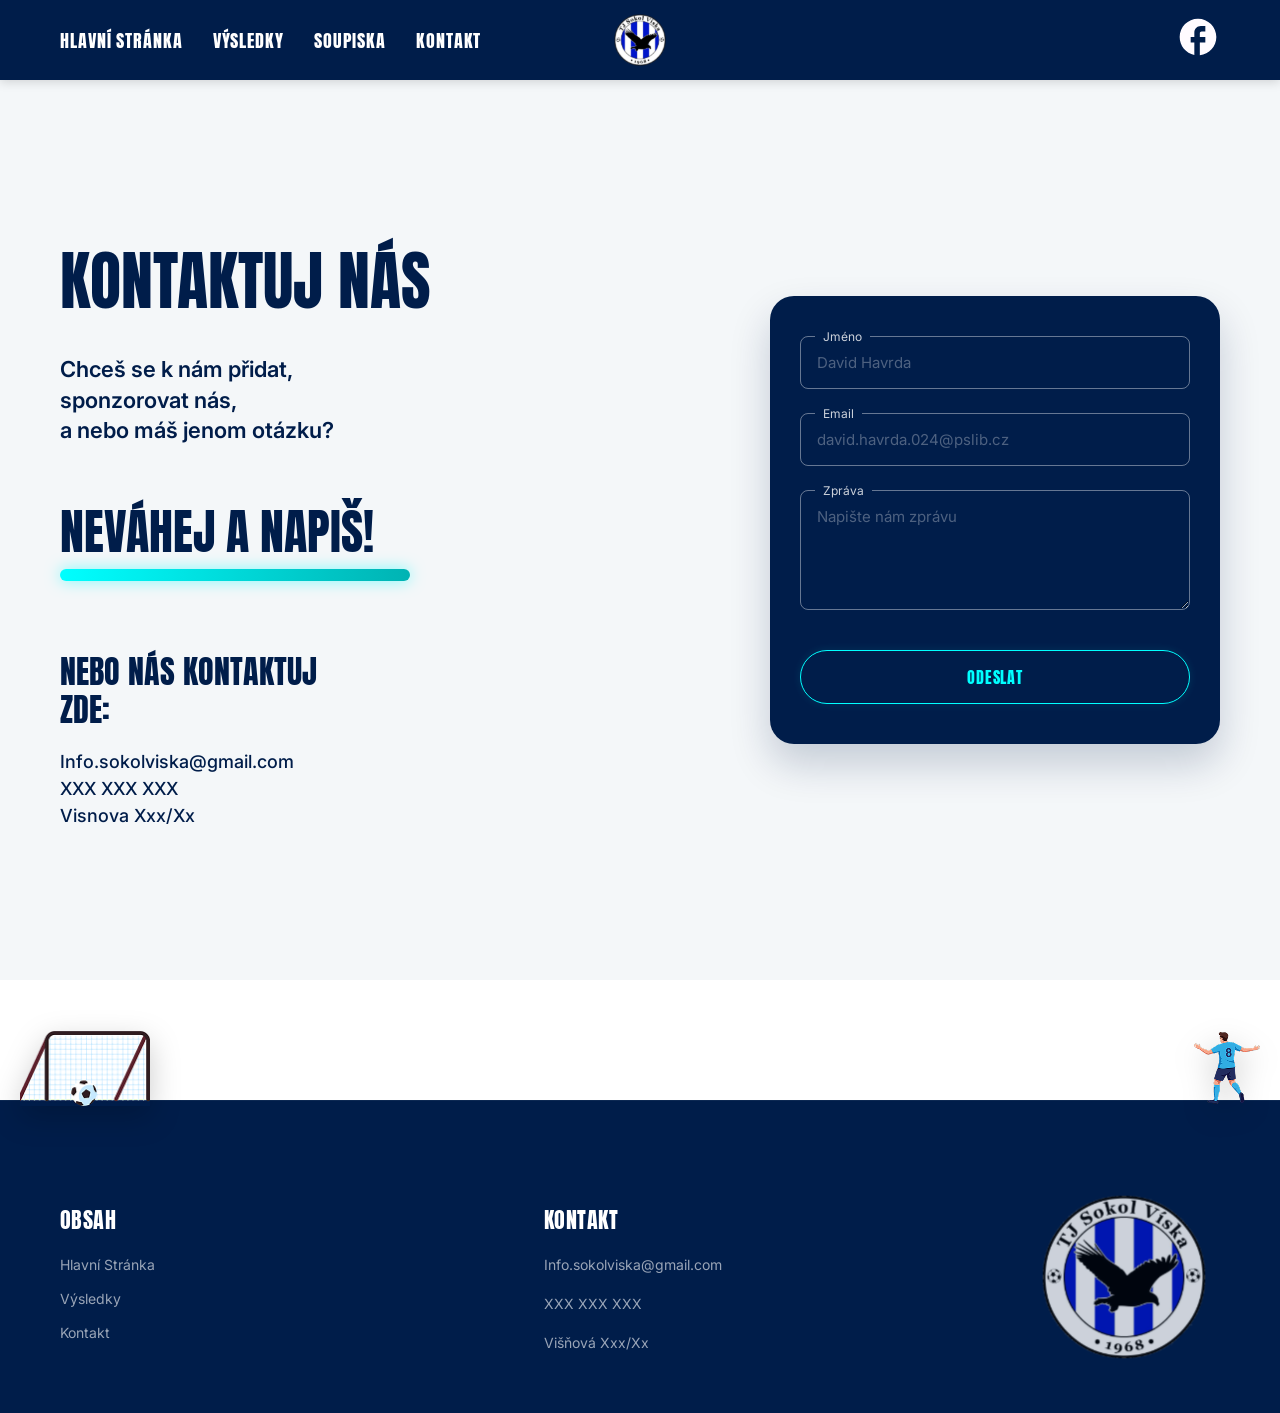
==== commit 0472dc2b: "Zmena na favicon asi, nevim jestli to je spravne vsechno" ====
--- a/kontakt.html
+++ b/kontakt.html
@@ -25,7 +25,7 @@
                 <span class="menu-bar"></span>
             </button>
             <a href="#" class="logo-odkaz">
-                <img src="./images/Logo.svg" alt="Logo TJ Sokol Víska" class="logo-foto">
+                <img src="./images/favicon-logo/favicon-96x96.png" alt="Logo TJ Sokol Víska" class="logo-foto">
             </a>
             <nav class="hlavni-navigace">
                 <ul>
@@ -108,7 +108,7 @@
                 <p>Višňová Xxx/Xx</p>
             </div>
             <div class="patka-logo-box">
-                <img src="./images/Logo.svg" alt="TJ Sokol Víska" class="patka-logo">
+                <img src="./images/favicon-logo/web-app-manifest-192x192.png" alt="TJ Sokol Víska" class="patka-logo">
             </div>
         </div>
     </footer>
